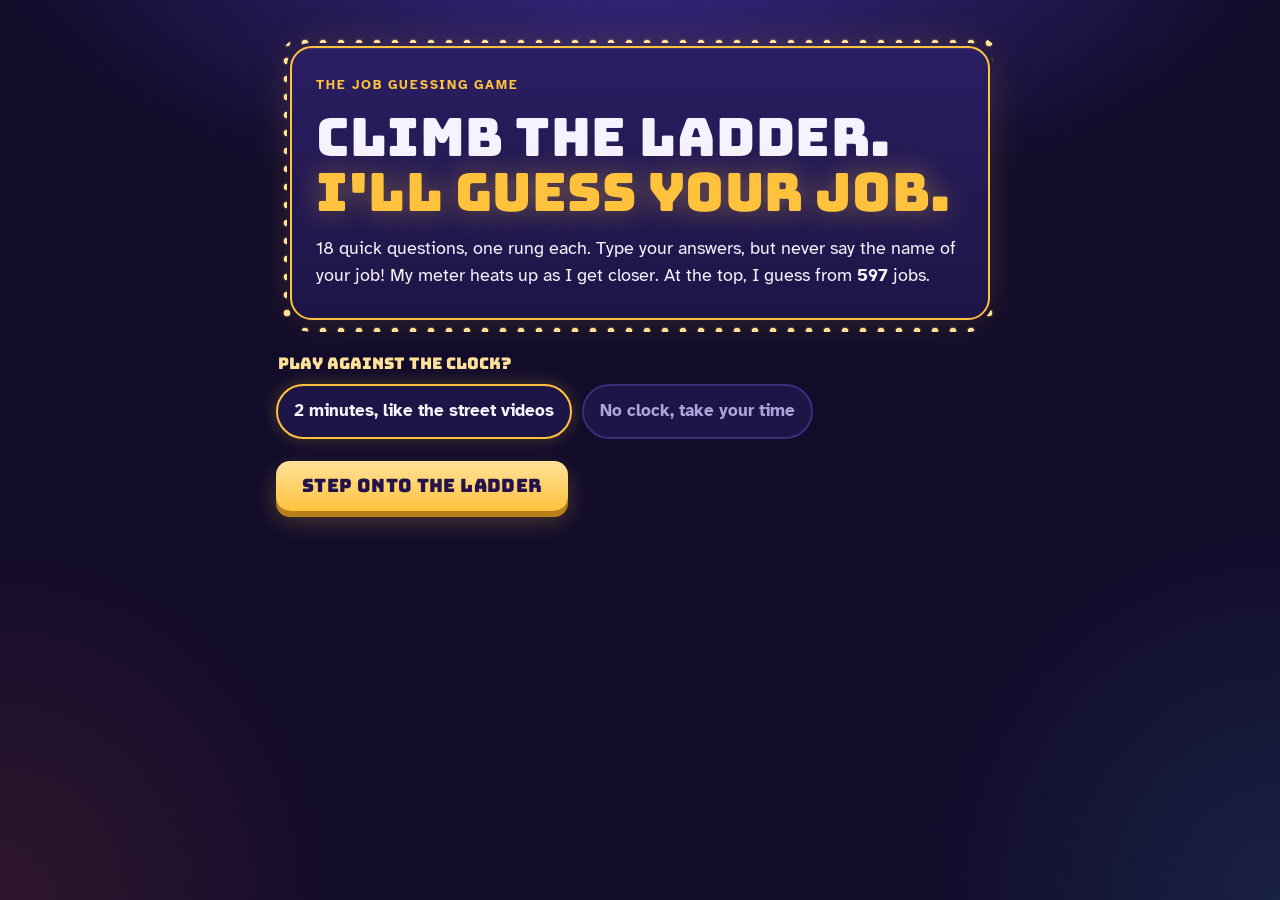
==== index.html @ 6ea6cbad "Game-show restyle, 50 hidden areas and smarter guessing - Splits the 20 areas into 50 finer hidden a" ====
<!doctype html>
<html lang="en">
<head>
<meta charset="utf-8">
<meta name="viewport" content="width=device-width, initial-scale=1, viewport-fit=cover">
<title>Future Map</title>
<link rel="preconnect" href="https://fonts.googleapis.com">
<link rel="preconnect" href="https://fonts.gstatic.com" crossorigin>
<link rel="stylesheet" href="https://fonts.googleapis.com/css2?family=Atkinson+Hyperlegible:wght@400;700&family=Bungee&display=swap">
<link rel="stylesheet" href="style.css">
</head>
<body>
<canvas id="confetti" hidden></canvas>

<main class="stage">
  <!-- START -->
  <section id="start" class="screen">
    <div class="marquee">
      <p class="eyebrow">The job guessing game</p>
      <h1>Climb the ladder.<br><span class="hl">I'll guess your job.</span></h1>
      <p class="lead">18 quick questions, one rung each. Type your answers, but never say the name of your job! My meter heats up as I get closer. At the top, I guess from <strong id="jobTotal">590</strong> jobs.</p>
    </div>

    <fieldset class="clock-pick">
      <legend>Play against the clock?</legend>
      <label><input type="radio" name="clock" value="120" checked> <span>2 minutes, like the street videos</span></label>
      <label><input type="radio" name="clock" value="0"> <span>No clock, take your time</span></label>
    </fieldset>

    <button class="btn btn-go" id="startBtn" type="button">Step onto the ladder</button>
  </section>

  <!-- QUIZ -->
  <section id="quiz" class="screen" hidden>
    <div class="quiz-top">
      <div class="quiz-top-left">
        <span id="qCount" class="q-count">Rung 1 of 18</span>
        <div class="ladder" id="ladder" aria-hidden="true"></div>
      </div>
      <div class="clock" id="clock" hidden>
        <svg viewBox="0 0 80 80" aria-hidden="true">
          <circle class="clock-track" cx="40" cy="40" r="34"></circle>
          <circle class="clock-ring" id="clockRing" cx="40" cy="40" r="34"></circle>
        </svg>
        <span id="clockText" class="clock-text">2:00</span>
      </div>
    </div>

    <div class="heat" id="heat" aria-live="polite">
      <span class="heat-icon" id="heatIcon">🧊</span>
      <div class="heat-track"><div class="heat-cover" id="heatCover"></div></div>
      <span class="heat-label" id="heatLabel">Ice cold</span>
    </div>

    <p class="host" id="host" hidden></p>

    <div class="marquee q-card" id="qCard">
      <h2 id="qText" class="q-text"></h2>
      <form class="answer-form" id="answerForm">
        <label for="answer" class="sr-only">Your answer</label>
        <textarea id="answer" rows="2" maxlength="400" autocomplete="off" spellcheck="true"></textarea>
        <div class="quiz-nav">
          <button class="btn btn-quiet" id="backBtn" type="button">← Back</button>
          <span class="nav-right">
            <button class="btn btn-quiet" id="skipBtn" type="button">Skip</button>
            <button class="btn btn-go btn-next" id="nextBtn" type="submit">Next</button>
          </span>
        </div>
      </form>
    </div>
    <p class="key-hint">Enter to answer · Shift + Enter for a new line</p>
  </section>

  <!-- DRUMROLL -->
  <section id="drumroll" class="screen drumroll" hidden>
    <p class="drum-text">Your job is…</p>
    <p class="drum-sticks" aria-hidden="true">🥁</p>
  </section>

  <!-- RESULTS -->
  <section id="results" class="screen" hidden>
    <div class="marquee reveal" id="reveal">
      <p class="eyebrow time-up" id="timeUp" hidden>⏰ Time's up!</p>
      <p class="eyebrow" id="guessCount">My guess is…</p>
      <h1 id="guessName" class="guess-name"></h1>
      <p class="guess-desc" id="guessDesc"></p>
      <p class="guess-why" id="guessWhy"></p>
      <div class="guess-actions" id="guessAsk">
        <span class="ask">Did I get it?</span>
        <button class="btn btn-go" id="yesBtn" type="button">Yes!</button>
        <button class="btn btn-ghost" id="noBtn" type="button">No, guess again</button>
      </div>
      <p class="guess-done" id="guessDone" hidden></p>
    </div>

    <h2>My shortlist</h2>
    <ol class="top-jobs" id="topJobs"></ol>

    <h2>Stumped me? Find your job</h2>
    <input type="search" id="jobSearch" class="search" placeholder="Search jobs, like 'nurse' or 'pilot'">
    <p class="muted small" id="jobCount"></p>
    <ul class="job-list" id="allJobs"></ul>
    <button class="btn btn-quiet" id="moreJobs" type="button" hidden>Show more jobs</button>

    <button class="btn btn-go" id="retakeBtn" type="button">Play again</button>
  </section>
</main>

<script src="data.js"></script>
<script src="jobs.js"></script>
<script src="words.js"></script>
<script src="engine.js"></script>
<script src="app.js"></script>
</body>
</html>
---- style.css ----
/* Future Map — a game-show stage: marquee lights, a ladder, a heat meter.
   One deliberate dark look, so colors are set once here. */
:root {
  color-scheme: dark;
  --stage: #120C2B;
  --stage-glow: #3B2A8A;
  --card: #1D1545;
  --card-top: #2A1E62;
  --line: #3A2E78;
  --ink: #F6F2FF;
  --muted: #ADA3DA;
  --gold: #FFC23D;
  --gold-soft: #FFE29A;
  --gold-deep: #B9801A;
  --hot: #FF5A36;
  --warm: #B48CFF;
  --cold: #49B8FF;
  --win: #5BE3A0;
  --display: "Bungee", "Impact", "Arial Black", system-ui, sans-serif;
  --body: "Atkinson Hyperlegible", "Segoe UI", system-ui, -apple-system, sans-serif;
}

* { box-sizing: border-box; }
[hidden] { display: none !important; }
html { -webkit-text-size-adjust: 100%; }
body {
  margin: 0; min-height: 100vh;
  font: 17px/1.55 var(--body); color: var(--ink);
  background:
    radial-gradient(ellipse 70% 45% at 50% -8%, var(--stage-glow) 0%, transparent 72%),
    radial-gradient(ellipse 40% 60% at 0% 100%, rgba(255, 90, 54, .12) 0%, transparent 70%),
    radial-gradient(ellipse 40% 60% at 100% 100%, rgba(73, 184, 255, .12) 0%, transparent 70%),
    var(--stage);
  background-attachment: fixed;
}

.stage { max-width: 760px; margin: 0 auto; padding-inline: 16px; padding-block: 32px 72px; }
.screen { display: flex; flex-direction: column; gap: 22px; }

/* Type */
h1, h2 { font-family: var(--display); font-weight: 400; line-height: 1.05; margin: 0; text-wrap: balance; letter-spacing: .01em; }
h1 { font-size: clamp(2rem, 7vw, 3.3rem); }
h2 { font-size: 1.35rem; margin-top: 14px; color: var(--gold-soft); }
p { margin: 0; }
.hl { color: var(--gold); text-shadow: 0 0 28px rgba(255, 194, 61, .4); }
.eyebrow { font-size: .8rem; font-weight: 700; letter-spacing: .14em; text-transform: uppercase; color: var(--gold); }
.lead { font-size: 1.12rem; color: var(--ink); max-width: 60ch; }
.muted { color: var(--muted); }
.small { font-size: .9rem; }
.sr-only { position: absolute; width: 1px; height: 1px; overflow: hidden; clip: rect(0 0 0 0); white-space: nowrap; }

/* Marquee card: a gold frame with a ring of chasing bulbs around it. */
.marquee {
  position: relative; margin: 14px;
  background: linear-gradient(180deg, var(--card-top), var(--card));
  border: 2px solid var(--gold); border-radius: 22px;
  padding: 28px 24px; display: flex; flex-direction: column; gap: 14px;
  box-shadow: 0 0 40px rgba(255, 194, 61, .15), inset 0 1px 0 rgba(255, 255, 255, .08);
}
.marquee::before {
  content: ""; position: absolute; inset: -14px; border-radius: 32px; padding: 9px; pointer-events: none;
  background: radial-gradient(circle, var(--gold-soft) 0 3px, rgba(255, 194, 61, .25) 3.5px, transparent 5px) 0 0 / 18px 18px;
  -webkit-mask: linear-gradient(#000 0 0) content-box, linear-gradient(#000 0 0);
  -webkit-mask-composite: xor; mask-composite: exclude;
  animation: chase 1.4s linear infinite;
}
@keyframes chase { to { background-position: 18px 18px; } }

/* Buttons */
.btn {
  font: 700 1.05rem/1 var(--body); color: var(--ink); cursor: pointer;
  border: 0; border-radius: 14px; padding: 14px 22px; background: transparent;
}
.btn:focus-visible, textarea:focus-visible, .search:focus-visible, .clock-pick input:focus-visible + span {
  outline: 3px solid var(--cold); outline-offset: 3px;
}
.btn-go {
  align-self: flex-start;
  font: 400 1.15rem/1 var(--display); letter-spacing: .02em;
  background: linear-gradient(180deg, var(--gold-soft), var(--gold)); color: #24124A;
  box-shadow: 0 6px 0 var(--gold-deep), 0 10px 24px rgba(255, 194, 61, .25);
  padding: 16px 26px; transition: transform .1s, box-shadow .1s;
}
.btn-go:hover { transform: translateY(-2px); box-shadow: 0 8px 0 var(--gold-deep), 0 14px 28px rgba(255, 194, 61, .35); }
.btn-go:active { transform: translateY(5px); box-shadow: 0 1px 0 var(--gold-deep); }
.btn-quiet { color: var(--muted); padding: 10px 12px; }
.btn-quiet:hover { color: var(--ink); }
.btn-quiet:disabled { visibility: hidden; }
.btn-ghost { border: 2px solid var(--muted); color: var(--ink); }
.btn-ghost:hover { border-color: var(--ink); }

/* Start screen */
.clock-pick { border: 0; margin: 0; padding: 0; display: flex; flex-wrap: wrap; gap: 10px; }
.clock-pick legend { font: 400 1rem/1 var(--display); color: var(--gold-soft); margin-bottom: 12px; }
.clock-pick label { cursor: pointer; }
.clock-pick input { position: absolute; opacity: 0; }
.clock-pick span {
  display: inline-block; padding: 12px 16px; border-radius: 999px; font-weight: 700;
  border: 2px solid var(--line); background: var(--card); color: var(--muted);
}
.clock-pick input:checked + span { border-color: var(--gold); color: var(--ink); box-shadow: 0 0 18px rgba(255, 194, 61, .25); }

/* Quiz header: ladder and clock */
.quiz-top { display: flex; justify-content: space-between; align-items: center; gap: 16px; }
.quiz-top-left { flex: 1; min-width: 0; display: flex; flex-direction: column; gap: 8px; }
.q-count { font: 400 .95rem/1 var(--display); color: var(--gold-soft); letter-spacing: .04em; }
/* The ladder: two rails, one rung per question, lit as you climb. */
.ladder {
  display: grid; grid-template-columns: repeat(18, 1fr); gap: 5px;
  border-top: 4px solid #6B4A1F; border-bottom: 4px solid #6B4A1F; border-radius: 3px;
  padding-block: 6px;
}
.ladder span { height: 16px; border-radius: 3px; background: var(--line); transition: background .25s, box-shadow .25s; }
.ladder span.done { background: var(--gold); box-shadow: 0 0 8px rgba(255, 194, 61, .6); }
.ladder span.now { background: var(--ink); animation: blink 1s ease-in-out infinite; }
@keyframes blink { 50% { opacity: .35; } }

.clock { position: relative; width: 80px; height: 80px; flex: none; }
.clock svg { width: 100%; height: 100%; transform: rotate(-90deg); }
.clock-track { fill: none; stroke: var(--line); stroke-width: 7; }
.clock-ring { fill: none; stroke: var(--gold); stroke-width: 7; stroke-linecap: round; stroke-dasharray: 213.6; transition: stroke .3s; }
.clock-text { position: absolute; inset: 0; display: grid; place-items: center; font: 400 1.2rem/1 var(--display); font-variant-numeric: tabular-nums; }
.clock.low .clock-ring { stroke: var(--hot); }
.clock.low { animation: throb .8s ease-in-out infinite; }
@keyframes throb { 50% { transform: scale(1.08); } }

/* Heat meter: cold blue to hot red, revealed as the game gets closer. */
.heat { display: flex; align-items: center; gap: 12px; }
.heat-icon { font-size: 1.6rem; width: 2.4rem; text-align: center; }
.heat-track {
  position: relative; flex: 1; height: 18px; border-radius: 999px; overflow: hidden;
  background: linear-gradient(90deg, var(--cold), var(--warm) 50%, var(--hot));
  box-shadow: inset 0 0 0 2px rgba(255, 255, 255, .08);
}
.heat-cover { position: absolute; top: 0; right: 0; bottom: 0; width: 96%; background: #241A55; transition: width .6s cubic-bezier(.2, .9, .3, 1.2); }
.heat-label { font: 400 .9rem/1 var(--display); min-width: 7.5em; text-align: right; color: var(--gold-soft); }
.heat.blazing .heat-track { box-shadow: 0 0 22px rgba(255, 90, 54, .7); }
.heat.blazing .heat-icon { animation: flicker .5s ease-in-out infinite alternate; }
@keyframes flicker { to { transform: scale(1.18) rotate(-6deg); } }

.host {
  align-self: flex-start; max-width: 100%;
  background: var(--ink); color: #24124A; font-weight: 700;
  border-radius: 18px 18px 18px 4px; padding: 10px 16px;
}
.host::before { content: "🎤 "; }

/* Question card */
.q-card.pop { animation: pop .35s cubic-bezier(.2, .9, .3, 1.3); }
@keyframes pop { from { transform: scale(.96); opacity: .4; } }
.q-text { font-size: clamp(1.5rem, 5.4vw, 2.3rem); color: var(--ink); }
.answer-form { display: flex; flex-direction: column; gap: 12px; }
#answer {
  width: 100%; resize: vertical; min-height: 90px;
  font: 700 1.2rem/1.45 var(--body); color: var(--ink);
  background: var(--stage); border: 2px solid var(--line); border-radius: 14px; padding: 14px 16px;
}
#answer:focus { border-color: var(--gold); outline: none; box-shadow: 0 0 0 4px rgba(255, 194, 61, .18); }
#answer::placeholder { color: var(--muted); font-weight: 400; opacity: .75; }
.quiz-nav { display: flex; justify-content: space-between; align-items: center; gap: 8px; }
.nav-right { display: flex; gap: 6px; align-items: center; }
.btn-next { align-self: auto; padding: 13px 22px; font-size: 1rem; }
.key-hint { font-size: .85rem; color: var(--muted); text-align: center; }

/* Drumroll */
.drumroll { min-height: 60vh; align-items: center; justify-content: center; text-align: center; }
.drum-text { font: 400 clamp(2.2rem, 9vw, 4rem)/1 var(--display); color: var(--gold); text-shadow: 0 0 40px rgba(255, 194, 61, .5); animation: shake .12s linear infinite; }
.drum-sticks { font-size: 4rem; animation: bounce .25s ease-in-out infinite alternate; }
@keyframes shake { 25% { transform: translate(2px, -1px) rotate(.5deg); } 75% { transform: translate(-2px, 1px) rotate(-.5deg); } }
@keyframes bounce { to { transform: translateY(-14px) scale(1.06); } }

/* Reveal */
.reveal { text-align: left; }
.reveal.flip { animation: flip .6s cubic-bezier(.2, .9, .3, 1.2); }
@keyframes flip { from { transform: perspective(800px) rotateX(70deg); opacity: 0; } }
.guess-name { font-size: clamp(2.2rem, 9vw, 4rem); color: var(--gold); text-shadow: 0 0 30px rgba(255, 194, 61, .45); }
.guess-desc { font-size: 1.2rem; font-weight: 700; }
.guess-why { color: var(--muted); max-width: 62ch; }
.guess-why strong { color: var(--ink); }
.time-up { color: var(--hot); }
.guess-actions { display: flex; flex-wrap: wrap; gap: 12px; align-items: center; margin-top: 6px; }
.guess-actions .btn-go { align-self: auto; }
.ask { font: 400 1.05rem/1 var(--display); color: var(--gold-soft); }
.guess-done { font: 400 1.3rem/1.3 var(--display); color: var(--win); }

.top-jobs { list-style: none; margin: 0; padding: 0; display: grid; grid-template-columns: repeat(2, minmax(0, 1fr)); gap: 10px; }
.top-jobs li {
  display: grid; grid-template-columns: 2rem minmax(0, 1fr) auto; gap: 10px; align-items: center;
  background: var(--card); border: 1.5px solid var(--line); border-radius: 12px; padding: 10px 14px;
}
.top-jobs li:first-child { border-color: var(--gold); }
.tj-rank { font: 400 1.1rem/1 var(--display); color: var(--gold); text-align: center; }
.tj-name { font-weight: 700; }
.tj-pct, .jl-pct { font: 400 .95rem/1 var(--display); color: var(--gold-soft); font-variant-numeric: tabular-nums; }

.search {
  width: 100%; font: 1rem var(--body); color: var(--ink);
  background: var(--card); border: 2px solid var(--line); border-radius: 12px; padding: 12px 14px;
}
.job-list { list-style: none; margin: 0; padding: 0; background: var(--card); border: 1.5px solid var(--line); border-radius: 12px; }
.job-list li { display: grid; grid-template-columns: minmax(0, 1fr) auto; gap: 2px 14px; padding: 10px 14px; border-bottom: 1px solid var(--line); }
.job-list li:last-child { border-bottom: 0; }
.jl-name { font-weight: 700; }
.jl-desc { grid-column: 1 / -1; font-size: .9rem; color: var(--muted); }

#confetti { position: fixed; inset: 0; width: 100%; height: 100%; pointer-events: none; z-index: 10; }

@media (max-width: 560px) {
  .marquee { padding: 22px 18px; margin: 12px; }
  .top-jobs { grid-template-columns: 1fr; }
  .ladder { gap: 3px; }
  .clock { width: 66px; height: 66px; }
  .heat-label { min-width: 0; font-size: .8rem; }
}
@media (prefers-reduced-motion: reduce) {
  *, *::before, *::after { animation: none !important; transition: none !important; }
}
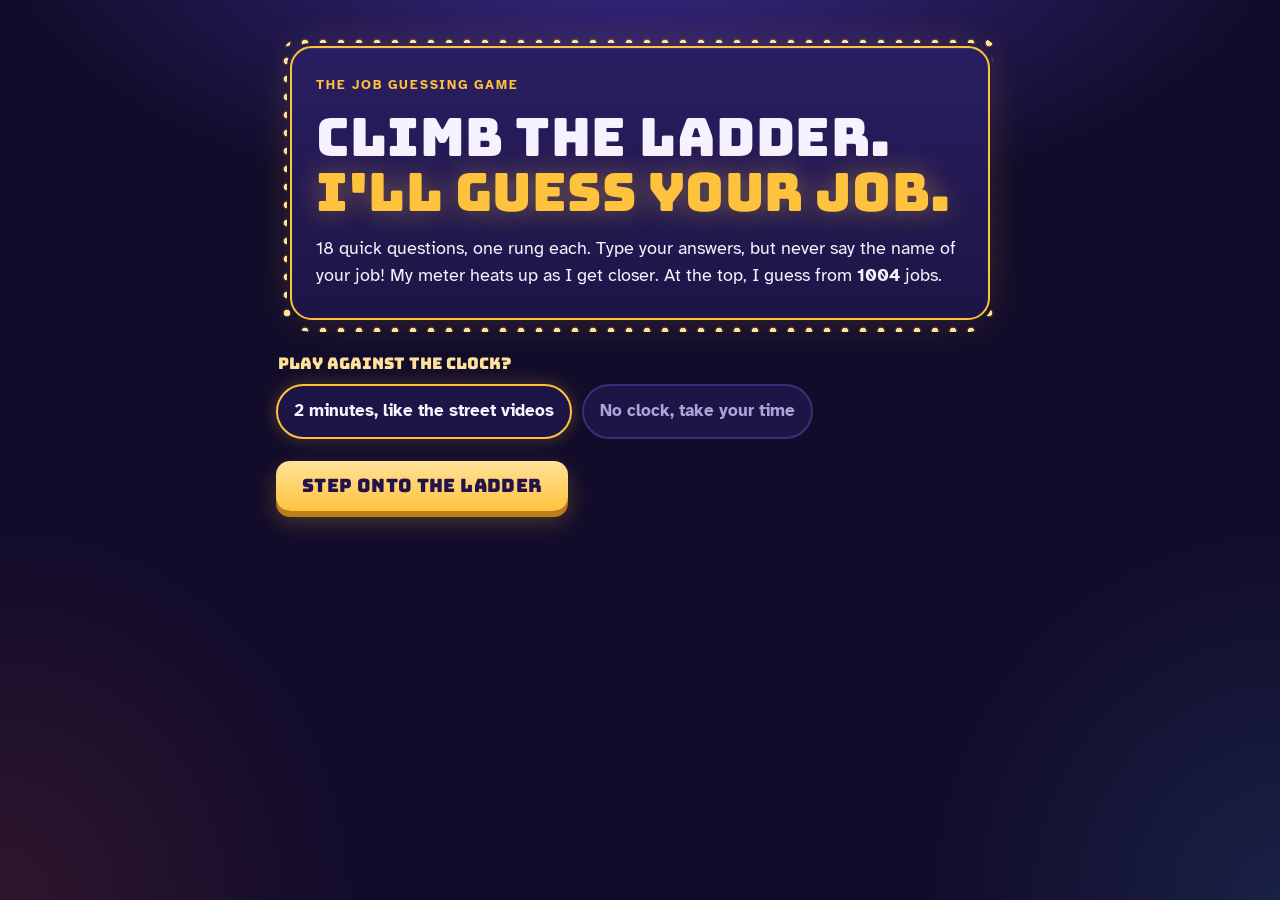
==== commit 5074d358: "Add 407 more jobs, including football manager and parkour Brings the game to 1,004 real jobs: sport " ====
--- a/index.html
+++ b/index.html
@@ -18,7 +18,7 @@
     <div class="marquee">
       <p class="eyebrow">The job guessing game</p>
       <h1>Climb the ladder.<br><span class="hl">I'll guess your job.</span></h1>
-      <p class="lead">18 quick questions, one rung each. Type your answers, but never say the name of your job! My meter heats up as I get closer. At the top, I guess from <strong id="jobTotal">590</strong> jobs.</p>
+      <p class="lead">18 quick questions, one rung each. Type your answers, but never say the name of your job! My meter heats up as I get closer. At the top, I guess from <strong id="jobTotal">1,000</strong> jobs.</p>
     </div>
 
     <fieldset class="clock-pick">
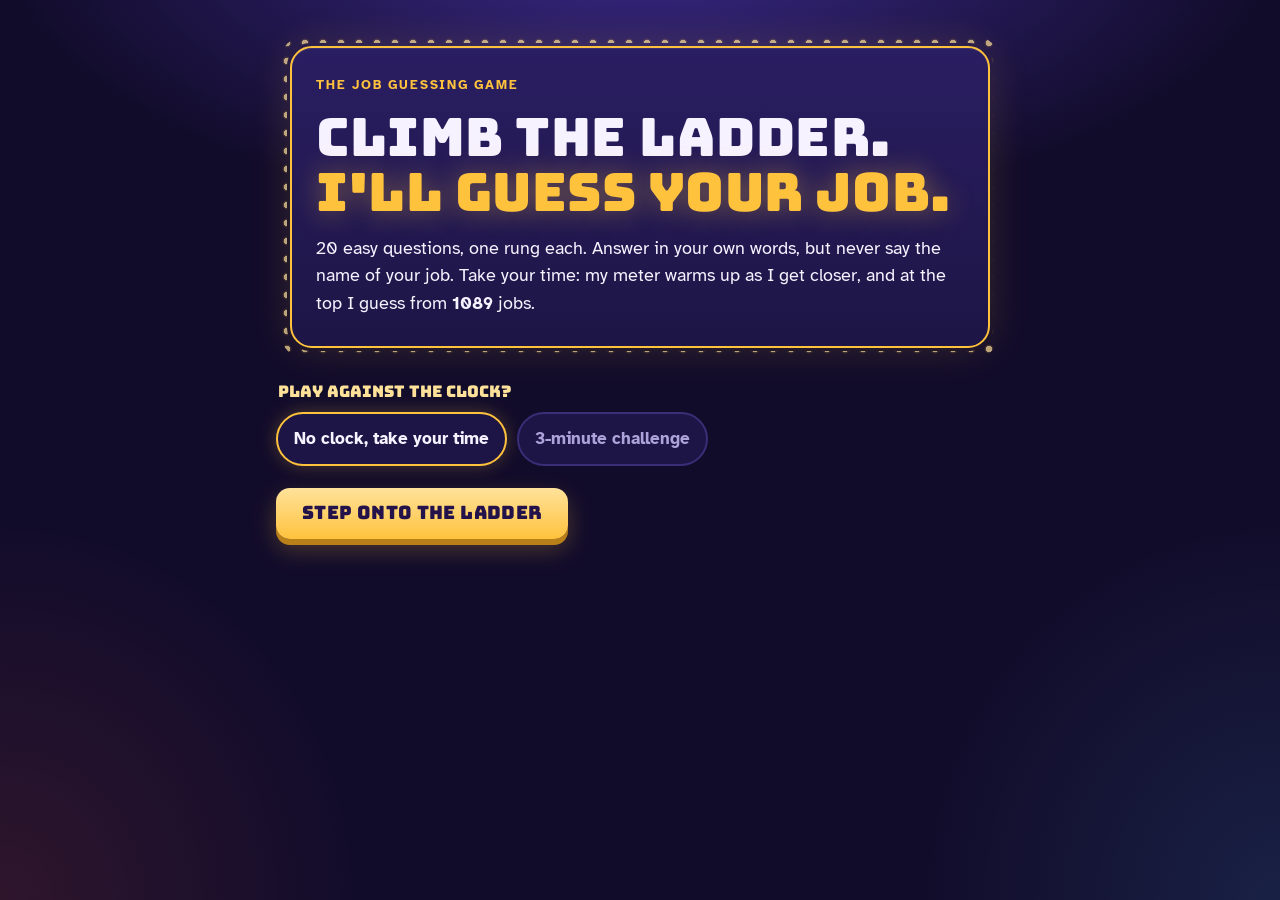
==== commit f7c3528a: "Full sport roles, 20 questions and a calmer feel - Basketball, American football, baseball, ice hock" ====
--- a/index.html
+++ b/index.html
@@ -18,13 +18,13 @@
     <div class="marquee">
       <p class="eyebrow">The job guessing game</p>
       <h1>Climb the ladder.<br><span class="hl">I'll guess your job.</span></h1>
-      <p class="lead">18 quick questions, one rung each. Type your answers, but never say the name of your job! My meter heats up as I get closer. At the top, I guess from <strong id="jobTotal">1,000</strong> jobs.</p>
+      <p class="lead">20 easy questions, one rung each. Answer in your own words, but never say the name of your job. Take your time: my meter warms up as I get closer, and at the top I guess from <strong id="jobTotal">1,000</strong> jobs.</p>
     </div>
 
     <fieldset class="clock-pick">
       <legend>Play against the clock?</legend>
-      <label><input type="radio" name="clock" value="120" checked> <span>2 minutes, like the street videos</span></label>
-      <label><input type="radio" name="clock" value="0"> <span>No clock, take your time</span></label>
+      <label><input type="radio" name="clock" value="0" checked> <span>No clock, take your time</span></label>
+      <label><input type="radio" name="clock" value="180"> <span>3-minute challenge</span></label>
     </fieldset>
 
     <button class="btn btn-go" id="startBtn" type="button">Step onto the ladder</button>
@@ -34,7 +34,7 @@
   <section id="quiz" class="screen" hidden>
     <div class="quiz-top">
       <div class="quiz-top-left">
-        <span id="qCount" class="q-count">Rung 1 of 18</span>
+        <span id="qCount" class="q-count">Rung 1 of 20</span>
         <div class="ladder" id="ladder" aria-hidden="true"></div>
       </div>
       <div class="clock" id="clock" hidden>
@@ -42,7 +42,7 @@
           <circle class="clock-track" cx="40" cy="40" r="34"></circle>
           <circle class="clock-ring" id="clockRing" cx="40" cy="40" r="34"></circle>
         </svg>
-        <span id="clockText" class="clock-text">2:00</span>
+        <span id="clockText" class="clock-text">3:00</span>
       </div>
     </div>
 
--- a/style.css
+++ b/style.css
@@ -1,4 +1,4 @@
-/* Future Map — a game-show stage: marquee lights, a ladder, a heat meter.
+/* Future Map — a calm game-show stage: soft marquee lights, a ladder, a heat meter.
    One deliberate dark look, so colors are set once here. */
 :root {
   color-scheme: dark;
@@ -62,9 +62,9 @@
   background: radial-gradient(circle, var(--gold-soft) 0 3px, rgba(255, 194, 61, .25) 3.5px, transparent 5px) 0 0 / 18px 18px;
   -webkit-mask: linear-gradient(#000 0 0) content-box, linear-gradient(#000 0 0);
   -webkit-mask-composite: xor; mask-composite: exclude;
-  animation: chase 1.4s linear infinite;
-}
-@keyframes chase { to { background-position: 18px 18px; } }
+  opacity: .7; animation: twinkle 6s ease-in-out infinite;
+}
+@keyframes twinkle { 50% { opacity: .35; background-position: 9px 9px; } }
 
 /* Buttons */
 .btn {
@@ -106,14 +106,13 @@
 .q-count { font: 400 .95rem/1 var(--display); color: var(--gold-soft); letter-spacing: .04em; }
 /* The ladder: two rails, one rung per question, lit as you climb. */
 .ladder {
-  display: grid; grid-template-columns: repeat(18, 1fr); gap: 5px;
+  display: grid; grid-template-columns: repeat(20, 1fr); gap: 5px;
   border-top: 4px solid #6B4A1F; border-bottom: 4px solid #6B4A1F; border-radius: 3px;
   padding-block: 6px;
 }
 .ladder span { height: 16px; border-radius: 3px; background: var(--line); transition: background .25s, box-shadow .25s; }
 .ladder span.done { background: var(--gold); box-shadow: 0 0 8px rgba(255, 194, 61, .6); }
-.ladder span.now { background: var(--ink); animation: blink 1s ease-in-out infinite; }
-@keyframes blink { 50% { opacity: .35; } }
+.ladder span.now { background: var(--ink); box-shadow: 0 0 10px rgba(246, 242, 255, .5); }
 
 .clock { position: relative; width: 80px; height: 80px; flex: none; }
 .clock svg { width: 100%; height: 100%; transform: rotate(-90deg); }
@@ -121,8 +120,6 @@
 .clock-ring { fill: none; stroke: var(--gold); stroke-width: 7; stroke-linecap: round; stroke-dasharray: 213.6; transition: stroke .3s; }
 .clock-text { position: absolute; inset: 0; display: grid; place-items: center; font: 400 1.2rem/1 var(--display); font-variant-numeric: tabular-nums; }
 .clock.low .clock-ring { stroke: var(--hot); }
-.clock.low { animation: throb .8s ease-in-out infinite; }
-@keyframes throb { 50% { transform: scale(1.08); } }
 
 /* Heat meter: cold blue to hot red, revealed as the game gets closer. */
 .heat { display: flex; align-items: center; gap: 12px; }
@@ -132,11 +129,11 @@
   background: linear-gradient(90deg, var(--cold), var(--warm) 50%, var(--hot));
   box-shadow: inset 0 0 0 2px rgba(255, 255, 255, .08);
 }
-.heat-cover { position: absolute; top: 0; right: 0; bottom: 0; width: 96%; background: #241A55; transition: width .6s cubic-bezier(.2, .9, .3, 1.2); }
+.heat-cover { position: absolute; top: 0; right: 0; bottom: 0; width: 96%; background: #241A55; transition: width 1.1s ease-out; }
 .heat-label { font: 400 .9rem/1 var(--display); min-width: 7.5em; text-align: right; color: var(--gold-soft); }
 .heat.blazing .heat-track { box-shadow: 0 0 22px rgba(255, 90, 54, .7); }
-.heat.blazing .heat-icon { animation: flicker .5s ease-in-out infinite alternate; }
-@keyframes flicker { to { transform: scale(1.18) rotate(-6deg); } }
+.heat.blazing .heat-icon { animation: sway 2.4s ease-in-out infinite; }
+@keyframes sway { 50% { transform: scale(1.08); } }
 
 .host {
   align-self: flex-start; max-width: 100%;
@@ -146,12 +143,14 @@
 .host::before { content: "🎤 "; }
 
 /* Question card */
-.q-card.pop { animation: pop .35s cubic-bezier(.2, .9, .3, 1.3); }
-@keyframes pop { from { transform: scale(.96); opacity: .4; } }
+.q-card.pop { animation: glide .5s ease-out; }
+@keyframes glide { from { transform: translateY(10px); opacity: 0; } }
+.host { animation: fade .6s ease-out; }
+@keyframes fade { from { opacity: 0; } }
 .q-text { font-size: clamp(1.5rem, 5.4vw, 2.3rem); color: var(--ink); }
 .answer-form { display: flex; flex-direction: column; gap: 12px; }
 #answer {
-  width: 100%; resize: vertical; min-height: 90px;
+  width: 100%; resize: vertical; min-height: 116px;
   font: 700 1.2rem/1.45 var(--body); color: var(--ink);
   background: var(--stage); border: 2px solid var(--line); border-radius: 14px; padding: 14px 16px;
 }
@@ -164,15 +163,15 @@
 
 /* Drumroll */
 .drumroll { min-height: 60vh; align-items: center; justify-content: center; text-align: center; }
-.drum-text { font: 400 clamp(2.2rem, 9vw, 4rem)/1 var(--display); color: var(--gold); text-shadow: 0 0 40px rgba(255, 194, 61, .5); animation: shake .12s linear infinite; }
-.drum-sticks { font-size: 4rem; animation: bounce .25s ease-in-out infinite alternate; }
-@keyframes shake { 25% { transform: translate(2px, -1px) rotate(.5deg); } 75% { transform: translate(-2px, 1px) rotate(-.5deg); } }
-@keyframes bounce { to { transform: translateY(-14px) scale(1.06); } }
+.drum-text { font: 400 clamp(2.2rem, 9vw, 4rem)/1 var(--display); color: var(--gold); text-shadow: 0 0 40px rgba(255, 194, 61, .5); animation: glow 1.4s ease-in-out infinite; }
+.drum-sticks { font-size: 4rem; animation: bounce .7s ease-in-out infinite alternate; }
+@keyframes glow { 50% { opacity: .6; text-shadow: 0 0 60px rgba(255, 194, 61, .7); } }
+@keyframes bounce { to { transform: translateY(-8px); } }
 
 /* Reveal */
 .reveal { text-align: left; }
-.reveal.flip { animation: flip .6s cubic-bezier(.2, .9, .3, 1.2); }
-@keyframes flip { from { transform: perspective(800px) rotateX(70deg); opacity: 0; } }
+.reveal.flip { animation: rise .8s ease-out; }
+@keyframes rise { from { transform: translateY(16px); opacity: 0; } }
 .guess-name { font-size: clamp(2.2rem, 9vw, 4rem); color: var(--gold); text-shadow: 0 0 30px rgba(255, 194, 61, .45); }
 .guess-desc { font-size: 1.2rem; font-weight: 700; }
 .guess-why { color: var(--muted); max-width: 62ch; }
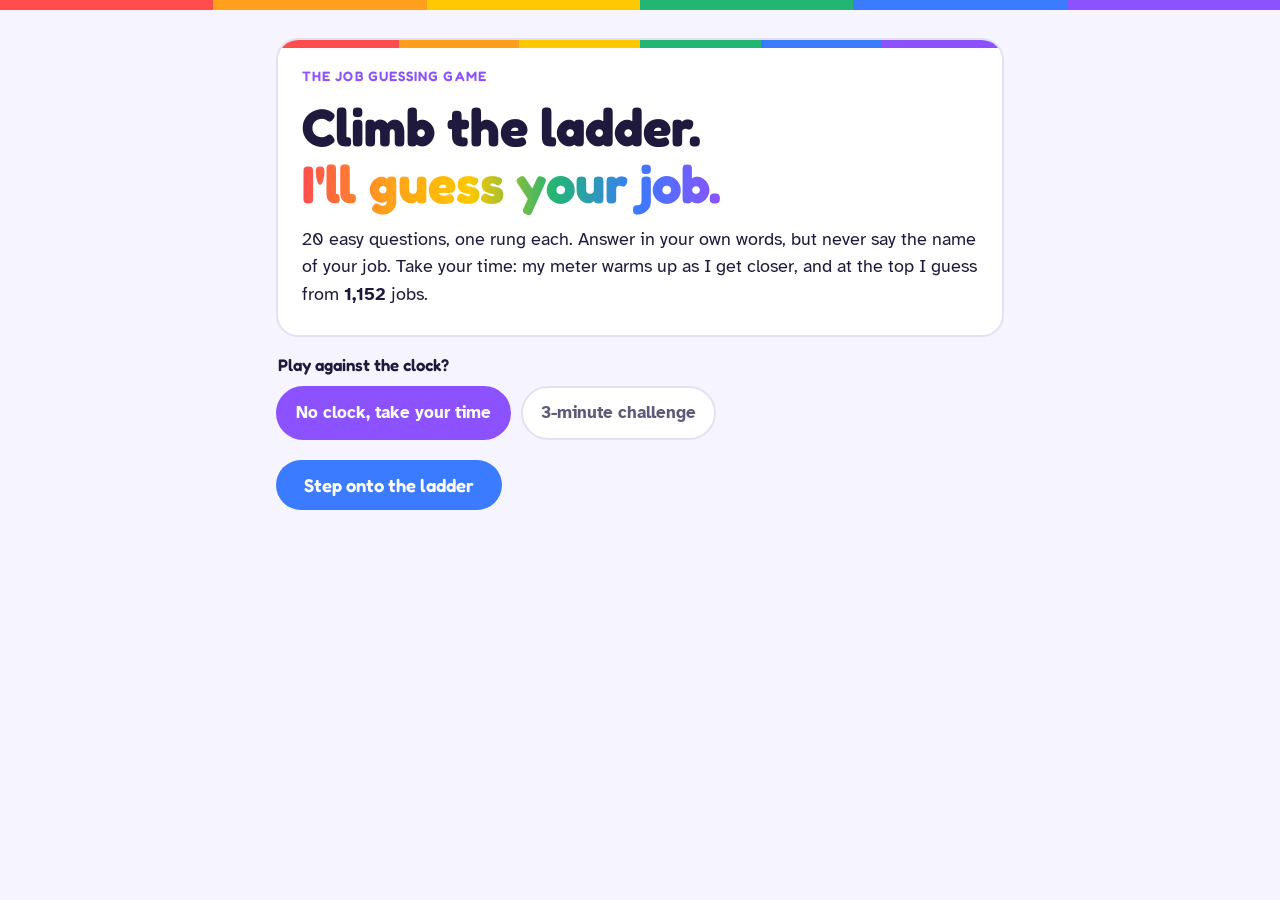
==== commit a3d2c7ec: "Add gaming and creator jobs, switch to a flat rainbow design - 63 new jobs: YouTubers by niche (gami" ====
--- a/index.html
+++ b/index.html
@@ -6,11 +6,12 @@
 <title>Future Map</title>
 <link rel="preconnect" href="https://fonts.googleapis.com">
 <link rel="preconnect" href="https://fonts.gstatic.com" crossorigin>
-<link rel="stylesheet" href="https://fonts.googleapis.com/css2?family=Atkinson+Hyperlegible:wght@400;700&family=Bungee&display=swap">
+<link rel="stylesheet" href="https://fonts.googleapis.com/css2?family=Atkinson+Hyperlegible:wght@400;700&family=Fredoka:wght@600;700&display=swap">
 <link rel="stylesheet" href="style.css">
 </head>
 <body>
 <canvas id="confetti" hidden></canvas>
+<div class="rainbow" aria-hidden="true"></div>
 
 <main class="stage">
   <!-- START -->
--- a/style.css
+++ b/style.css
@@ -1,202 +1,197 @@
-/* Future Map — a calm game-show stage: soft marquee lights, a ladder, a heat meter.
-   One deliberate dark look, so colors are set once here. */
+/* Future Map — a bright, flat rainbow look. No glow, no shine, no bulbs:
+   just solid colours, rainbow stripes and soft white cards.
+   One deliberate light look, so every colour is set here. */
 :root {
-  color-scheme: dark;
-  --stage: #120C2B;
-  --stage-glow: #3B2A8A;
-  --card: #1D1545;
-  --card-top: #2A1E62;
-  --line: #3A2E78;
-  --ink: #F6F2FF;
-  --muted: #ADA3DA;
-  --gold: #FFC23D;
-  --gold-soft: #FFE29A;
-  --gold-deep: #B9801A;
-  --hot: #FF5A36;
-  --warm: #B48CFF;
-  --cold: #49B8FF;
-  --win: #5BE3A0;
-  --display: "Bungee", "Impact", "Arial Black", system-ui, sans-serif;
+  color-scheme: light;
+  --bg: #F6F5FF;
+  --card: #FFFFFF;
+  --soft: #FAFAFF;
+  --line: #E3E0F4;
+  --ink: #1F1A3D;
+  --muted: #5E5A7A;
+  --red: #FF4D4D;
+  --orange: #FF9F1C;
+  --yellow: #FFC800;
+  --green: #22B573;
+  --blue: #3A7BFF;
+  --purple: #8C52FF;
+  --rainbow: linear-gradient(90deg, var(--red) 0 16.66%, var(--orange) 0 33.33%, var(--yellow) 0 50%, var(--green) 0 66.66%, var(--blue) 0 83.33%, var(--purple) 0);
+  --rainbow-smooth: linear-gradient(90deg, var(--red), var(--orange), var(--yellow), var(--green), var(--blue), var(--purple));
+  --display: "Fredoka", "Trebuchet MS", "Segoe UI", system-ui, sans-serif;
   --body: "Atkinson Hyperlegible", "Segoe UI", system-ui, -apple-system, sans-serif;
 }
 
 * { box-sizing: border-box; }
 [hidden] { display: none !important; }
 html { -webkit-text-size-adjust: 100%; }
-body {
-  margin: 0; min-height: 100vh;
-  font: 17px/1.55 var(--body); color: var(--ink);
-  background:
-    radial-gradient(ellipse 70% 45% at 50% -8%, var(--stage-glow) 0%, transparent 72%),
-    radial-gradient(ellipse 40% 60% at 0% 100%, rgba(255, 90, 54, .12) 0%, transparent 70%),
-    radial-gradient(ellipse 40% 60% at 100% 100%, rgba(73, 184, 255, .12) 0%, transparent 70%),
-    var(--stage);
-  background-attachment: fixed;
-}
-
-.stage { max-width: 760px; margin: 0 auto; padding-inline: 16px; padding-block: 32px 72px; }
-.screen { display: flex; flex-direction: column; gap: 22px; }
+body { margin: 0; min-height: 100vh; font: 17px/1.55 var(--body); color: var(--ink); background: var(--bg); }
+
+/* A flat rainbow stripe across the top of the page */
+.rainbow { height: 10px; background: var(--rainbow); }
+
+.stage { max-width: 760px; margin: 0 auto; padding-inline: 16px; padding-block: 28px 72px; }
+.screen { display: flex; flex-direction: column; gap: 20px; }
 
 /* Type */
-h1, h2 { font-family: var(--display); font-weight: 400; line-height: 1.05; margin: 0; text-wrap: balance; letter-spacing: .01em; }
-h1 { font-size: clamp(2rem, 7vw, 3.3rem); }
-h2 { font-size: 1.35rem; margin-top: 14px; color: var(--gold-soft); }
+h1, h2 { font-family: var(--display); font-weight: 700; line-height: 1.08; margin: 0; text-wrap: balance; }
+h1 { font-size: clamp(2.1rem, 7vw, 3.3rem); }
+h2 { font-size: 1.4rem; margin-top: 12px; }
 p { margin: 0; }
-.hl { color: var(--gold); text-shadow: 0 0 28px rgba(255, 194, 61, .4); }
-.eyebrow { font-size: .8rem; font-weight: 700; letter-spacing: .14em; text-transform: uppercase; color: var(--gold); }
-.lead { font-size: 1.12rem; color: var(--ink); max-width: 60ch; }
+.hl { background: var(--rainbow-smooth); -webkit-background-clip: text; background-clip: text; color: transparent; }
+.eyebrow { font: 600 .85rem/1 var(--display); letter-spacing: .08em; text-transform: uppercase; color: var(--purple); }
+.lead { font-size: 1.12rem; max-width: 60ch; }
 .muted { color: var(--muted); }
 .small { font-size: .9rem; }
 .sr-only { position: absolute; width: 1px; height: 1px; overflow: hidden; clip: rect(0 0 0 0); white-space: nowrap; }
 
-/* Marquee card: a gold frame with a ring of chasing bulbs around it. */
+/* Cards: plain white with a rainbow stripe along the top */
 .marquee {
-  position: relative; margin: 14px;
-  background: linear-gradient(180deg, var(--card-top), var(--card));
-  border: 2px solid var(--gold); border-radius: 22px;
-  padding: 28px 24px; display: flex; flex-direction: column; gap: 14px;
-  box-shadow: 0 0 40px rgba(255, 194, 61, .15), inset 0 1px 0 rgba(255, 255, 255, .08);
-}
-.marquee::before {
-  content: ""; position: absolute; inset: -14px; border-radius: 32px; padding: 9px; pointer-events: none;
-  background: radial-gradient(circle, var(--gold-soft) 0 3px, rgba(255, 194, 61, .25) 3.5px, transparent 5px) 0 0 / 18px 18px;
-  -webkit-mask: linear-gradient(#000 0 0) content-box, linear-gradient(#000 0 0);
-  -webkit-mask-composite: xor; mask-composite: exclude;
-  opacity: .7; animation: twinkle 6s ease-in-out infinite;
-}
-@keyframes twinkle { 50% { opacity: .35; background-position: 9px 9px; } }
-
-/* Buttons */
+  position: relative; overflow: hidden;
+  background: var(--card); border: 2px solid var(--line); border-radius: 22px;
+  padding: 30px 24px 26px; display: flex; flex-direction: column; gap: 14px;
+}
+.marquee::before { content: ""; position: absolute; inset: 0 0 auto 0; height: 8px; background: var(--rainbow); }
+
+/* Buttons: solid and flat */
 .btn {
-  font: 700 1.05rem/1 var(--body); color: var(--ink); cursor: pointer;
-  border: 0; border-radius: 14px; padding: 14px 22px; background: transparent;
+  font: 600 1.05rem/1 var(--display); color: var(--ink); cursor: pointer;
+  border: 0; border-radius: 999px; padding: 14px 22px; background: transparent;
 }
 .btn:focus-visible, textarea:focus-visible, .search:focus-visible, .clock-pick input:focus-visible + span {
-  outline: 3px solid var(--cold); outline-offset: 3px;
+  outline: 3px solid var(--purple); outline-offset: 3px;
 }
 .btn-go {
-  align-self: flex-start;
-  font: 400 1.15rem/1 var(--display); letter-spacing: .02em;
-  background: linear-gradient(180deg, var(--gold-soft), var(--gold)); color: #24124A;
-  box-shadow: 0 6px 0 var(--gold-deep), 0 10px 24px rgba(255, 194, 61, .25);
-  padding: 16px 26px; transition: transform .1s, box-shadow .1s;
-}
-.btn-go:hover { transform: translateY(-2px); box-shadow: 0 8px 0 var(--gold-deep), 0 14px 28px rgba(255, 194, 61, .35); }
-.btn-go:active { transform: translateY(5px); box-shadow: 0 1px 0 var(--gold-deep); }
+  align-self: flex-start; background: var(--blue); color: #fff;
+  font-size: 1.15rem; padding: 16px 28px; transition: background .2s, transform .1s;
+}
+.btn-go:hover { background: var(--purple); }
+.btn-go:active { transform: translateY(1px); }
 .btn-quiet { color: var(--muted); padding: 10px 12px; }
 .btn-quiet:hover { color: var(--ink); }
 .btn-quiet:disabled { visibility: hidden; }
-.btn-ghost { border: 2px solid var(--muted); color: var(--ink); }
+.btn-ghost { border: 2px solid var(--line); background: var(--card); }
 .btn-ghost:hover { border-color: var(--ink); }
 
 /* Start screen */
 .clock-pick { border: 0; margin: 0; padding: 0; display: flex; flex-wrap: wrap; gap: 10px; }
-.clock-pick legend { font: 400 1rem/1 var(--display); color: var(--gold-soft); margin-bottom: 12px; }
+.clock-pick legend { font: 600 1.05rem/1 var(--display); margin-bottom: 12px; }
 .clock-pick label { cursor: pointer; }
 .clock-pick input { position: absolute; opacity: 0; }
 .clock-pick span {
-  display: inline-block; padding: 12px 16px; border-radius: 999px; font-weight: 700;
+  display: inline-block; padding: 12px 18px; border-radius: 999px; font-weight: 700;
   border: 2px solid var(--line); background: var(--card); color: var(--muted);
 }
-.clock-pick input:checked + span { border-color: var(--gold); color: var(--ink); box-shadow: 0 0 18px rgba(255, 194, 61, .25); }
+.clock-pick input:checked + span { background: var(--purple); border-color: var(--purple); color: #fff; }
 
 /* Quiz header: ladder and clock */
 .quiz-top { display: flex; justify-content: space-between; align-items: center; gap: 16px; }
 .quiz-top-left { flex: 1; min-width: 0; display: flex; flex-direction: column; gap: 8px; }
-.q-count { font: 400 .95rem/1 var(--display); color: var(--gold-soft); letter-spacing: .04em; }
-/* The ladder: two rails, one rung per question, lit as you climb. */
-.ladder {
-  display: grid; grid-template-columns: repeat(20, 1fr); gap: 5px;
-  border-top: 4px solid #6B4A1F; border-bottom: 4px solid #6B4A1F; border-radius: 3px;
-  padding-block: 6px;
-}
-.ladder span { height: 16px; border-radius: 3px; background: var(--line); transition: background .25s, box-shadow .25s; }
-.ladder span.done { background: var(--gold); box-shadow: 0 0 8px rgba(255, 194, 61, .6); }
-.ladder span.now { background: var(--ink); box-shadow: 0 0 10px rgba(246, 242, 255, .5); }
-
-.clock { position: relative; width: 80px; height: 80px; flex: none; }
+.q-count { font: 600 1rem/1 var(--display); color: var(--muted); }
+/* The ladder: each finished rung fills in with the next rainbow colour. */
+.ladder { display: grid; grid-template-columns: repeat(20, 1fr); gap: 4px; }
+.ladder span { height: 14px; border-radius: 4px; background: var(--line); transition: background .4s; }
+.ladder span.now { background: var(--card); box-shadow: inset 0 0 0 2px var(--ink); }
+.ladder span.done:nth-child(6n + 1) { background: var(--red); }
+.ladder span.done:nth-child(6n + 2) { background: var(--orange); }
+.ladder span.done:nth-child(6n + 3) { background: var(--yellow); }
+.ladder span.done:nth-child(6n + 4) { background: var(--green); }
+.ladder span.done:nth-child(6n + 5) { background: var(--blue); }
+.ladder span.done:nth-child(6n) { background: var(--purple); }
+
+.clock { position: relative; width: 76px; height: 76px; flex: none; }
 .clock svg { width: 100%; height: 100%; transform: rotate(-90deg); }
 .clock-track { fill: none; stroke: var(--line); stroke-width: 7; }
-.clock-ring { fill: none; stroke: var(--gold); stroke-width: 7; stroke-linecap: round; stroke-dasharray: 213.6; transition: stroke .3s; }
-.clock-text { position: absolute; inset: 0; display: grid; place-items: center; font: 400 1.2rem/1 var(--display); font-variant-numeric: tabular-nums; }
-.clock.low .clock-ring { stroke: var(--hot); }
-
-/* Heat meter: cold blue to hot red, revealed as the game gets closer. */
+.clock-ring { fill: none; stroke: var(--blue); stroke-width: 7; stroke-linecap: round; stroke-dasharray: 213.6; transition: stroke .3s; }
+.clock-text { position: absolute; inset: 0; display: grid; place-items: center; font: 600 1.15rem/1 var(--display); font-variant-numeric: tabular-nums; }
+.clock.low .clock-ring { stroke: var(--red); }
+
+/* Heat meter: a rainbow track, revealed as the game gets closer */
 .heat { display: flex; align-items: center; gap: 12px; }
 .heat-icon { font-size: 1.6rem; width: 2.4rem; text-align: center; }
-.heat-track {
-  position: relative; flex: 1; height: 18px; border-radius: 999px; overflow: hidden;
-  background: linear-gradient(90deg, var(--cold), var(--warm) 50%, var(--hot));
-  box-shadow: inset 0 0 0 2px rgba(255, 255, 255, .08);
-}
-.heat-cover { position: absolute; top: 0; right: 0; bottom: 0; width: 96%; background: #241A55; transition: width 1.1s ease-out; }
-.heat-label { font: 400 .9rem/1 var(--display); min-width: 7.5em; text-align: right; color: var(--gold-soft); }
-.heat.blazing .heat-track { box-shadow: 0 0 22px rgba(255, 90, 54, .7); }
+.heat-track { position: relative; flex: 1; height: 16px; border-radius: 999px; overflow: hidden; background: linear-gradient(90deg, var(--blue), var(--green), var(--yellow), var(--orange), var(--red)); }
+.heat-cover { position: absolute; top: 0; right: 0; bottom: 0; width: 96%; background: var(--line); transition: width 1.1s ease-out; }
+.heat-label { font: 600 .95rem/1 var(--display); min-width: 7.5em; text-align: right; }
 .heat.blazing .heat-icon { animation: sway 2.4s ease-in-out infinite; }
 @keyframes sway { 50% { transform: scale(1.08); } }
 
+/* Host bubble: a soft pastel that changes colour each question */
 .host {
-  align-self: flex-start; max-width: 100%;
-  background: var(--ink); color: #24124A; font-weight: 700;
-  border-radius: 18px 18px 18px 4px; padding: 10px 16px;
+  align-self: flex-start; max-width: 100%; font-weight: 700;
+  border-radius: 18px 18px 18px 4px; padding: 10px 16px; background: #DCE8FF;
+  animation: fade .6s ease-out;
 }
 .host::before { content: "🎤 "; }
+.host.tone-0 { background: #FFE1E1; }
+.host.tone-1 { background: #FFEACC; }
+.host.tone-2 { background: #FFF2BF; }
+.host.tone-3 { background: #D3F3E3; }
+.host.tone-4 { background: #DCE8FF; }
+.host.tone-5 { background: #EBDFFF; }
+@keyframes fade { from { opacity: 0; } }
 
 /* Question card */
 .q-card.pop { animation: glide .5s ease-out; }
 @keyframes glide { from { transform: translateY(10px); opacity: 0; } }
-.host { animation: fade .6s ease-out; }
-@keyframes fade { from { opacity: 0; } }
-.q-text { font-size: clamp(1.5rem, 5.4vw, 2.3rem); color: var(--ink); }
+.q-text { font-size: clamp(1.6rem, 5.4vw, 2.3rem); }
 .answer-form { display: flex; flex-direction: column; gap: 12px; }
 #answer {
   width: 100%; resize: vertical; min-height: 116px;
   font: 700 1.2rem/1.45 var(--body); color: var(--ink);
-  background: var(--stage); border: 2px solid var(--line); border-radius: 14px; padding: 14px 16px;
-}
-#answer:focus { border-color: var(--gold); outline: none; box-shadow: 0 0 0 4px rgba(255, 194, 61, .18); }
-#answer::placeholder { color: var(--muted); font-weight: 400; opacity: .75; }
+  background: var(--soft); border: 2px solid var(--line); border-radius: 16px; padding: 14px 16px;
+}
+#answer:focus { border-color: var(--blue); outline: none; }
+#answer::placeholder { color: var(--muted); font-weight: 400; opacity: .8; }
 .quiz-nav { display: flex; justify-content: space-between; align-items: center; gap: 8px; }
 .nav-right { display: flex; gap: 6px; align-items: center; }
-.btn-next { align-self: auto; padding: 13px 22px; font-size: 1rem; }
+.btn-next { align-self: auto; padding: 13px 24px; font-size: 1.05rem; }
 .key-hint { font-size: .85rem; color: var(--muted); text-align: center; }
 
 /* Drumroll */
 .drumroll { min-height: 60vh; align-items: center; justify-content: center; text-align: center; }
-.drum-text { font: 400 clamp(2.2rem, 9vw, 4rem)/1 var(--display); color: var(--gold); text-shadow: 0 0 40px rgba(255, 194, 61, .5); animation: glow 1.4s ease-in-out infinite; }
+.drum-text {
+  font: 700 clamp(2.4rem, 9vw, 4rem)/1.1 var(--display);
+  background: var(--rainbow-smooth); -webkit-background-clip: text; background-clip: text; color: transparent;
+  animation: breathe 1.4s ease-in-out infinite;
+}
 .drum-sticks { font-size: 4rem; animation: bounce .7s ease-in-out infinite alternate; }
-@keyframes glow { 50% { opacity: .6; text-shadow: 0 0 60px rgba(255, 194, 61, .7); } }
+@keyframes breathe { 50% { transform: scale(1.04); } }
 @keyframes bounce { to { transform: translateY(-8px); } }
 
 /* Reveal */
-.reveal { text-align: left; }
 .reveal.flip { animation: rise .8s ease-out; }
 @keyframes rise { from { transform: translateY(16px); opacity: 0; } }
-.guess-name { font-size: clamp(2.2rem, 9vw, 4rem); color: var(--gold); text-shadow: 0 0 30px rgba(255, 194, 61, .45); }
+.guess-name { font-size: clamp(2.3rem, 9vw, 4rem); color: var(--purple); }
 .guess-desc { font-size: 1.2rem; font-weight: 700; }
 .guess-why { color: var(--muted); max-width: 62ch; }
 .guess-why strong { color: var(--ink); }
-.time-up { color: var(--hot); }
+.time-up { color: var(--red); }
 .guess-actions { display: flex; flex-wrap: wrap; gap: 12px; align-items: center; margin-top: 6px; }
-.guess-actions .btn-go { align-self: auto; }
-.ask { font: 400 1.05rem/1 var(--display); color: var(--gold-soft); }
-.guess-done { font: 400 1.3rem/1.3 var(--display); color: var(--win); }
-
+.guess-actions .btn-go { align-self: auto; background: var(--green); }
+.guess-actions .btn-go:hover { background: #1B9A61; }
+.ask { font: 600 1.1rem/1 var(--display); }
+.guess-done { font: 700 1.35rem/1.3 var(--display); color: var(--green); }
+
+/* Shortlist: each row gets a rainbow colour tab */
 .top-jobs { list-style: none; margin: 0; padding: 0; display: grid; grid-template-columns: repeat(2, minmax(0, 1fr)); gap: 10px; }
 .top-jobs li {
   display: grid; grid-template-columns: 2rem minmax(0, 1fr) auto; gap: 10px; align-items: center;
-  background: var(--card); border: 1.5px solid var(--line); border-radius: 12px; padding: 10px 14px;
-}
-.top-jobs li:first-child { border-color: var(--gold); }
-.tj-rank { font: 400 1.1rem/1 var(--display); color: var(--gold); text-align: center; }
+  background: var(--card); border: 2px solid var(--line); border-left-width: 8px; border-radius: 14px; padding: 10px 14px;
+}
+.top-jobs li:nth-child(6n + 1) { border-left-color: var(--red); }
+.top-jobs li:nth-child(6n + 2) { border-left-color: var(--orange); }
+.top-jobs li:nth-child(6n + 3) { border-left-color: var(--yellow); }
+.top-jobs li:nth-child(6n + 4) { border-left-color: var(--green); }
+.top-jobs li:nth-child(6n + 5) { border-left-color: var(--blue); }
+.top-jobs li:nth-child(6n) { border-left-color: var(--purple); }
+.tj-rank { font: 700 1.1rem/1 var(--display); color: var(--muted); text-align: center; }
 .tj-name { font-weight: 700; }
-.tj-pct, .jl-pct { font: 400 .95rem/1 var(--display); color: var(--gold-soft); font-variant-numeric: tabular-nums; }
+.tj-pct, .jl-pct { font: 600 .95rem/1 var(--display); color: var(--muted); font-variant-numeric: tabular-nums; }
 
 .search {
   width: 100%; font: 1rem var(--body); color: var(--ink);
-  background: var(--card); border: 2px solid var(--line); border-radius: 12px; padding: 12px 14px;
-}
-.job-list { list-style: none; margin: 0; padding: 0; background: var(--card); border: 1.5px solid var(--line); border-radius: 12px; }
+  background: var(--card); border: 2px solid var(--line); border-radius: 14px; padding: 12px 14px;
+}
+.job-list { list-style: none; margin: 0; padding: 0; background: var(--card); border: 2px solid var(--line); border-radius: 14px; }
 .job-list li { display: grid; grid-template-columns: minmax(0, 1fr) auto; gap: 2px 14px; padding: 10px 14px; border-bottom: 1px solid var(--line); }
 .job-list li:last-child { border-bottom: 0; }
 .jl-name { font-weight: 700; }
@@ -205,11 +200,11 @@
 #confetti { position: fixed; inset: 0; width: 100%; height: 100%; pointer-events: none; z-index: 10; }
 
 @media (max-width: 560px) {
-  .marquee { padding: 22px 18px; margin: 12px; }
+  .marquee { padding: 26px 18px 22px; }
   .top-jobs { grid-template-columns: 1fr; }
   .ladder { gap: 3px; }
-  .clock { width: 66px; height: 66px; }
-  .heat-label { min-width: 0; font-size: .8rem; }
+  .clock { width: 64px; height: 64px; }
+  .heat-label { min-width: 0; font-size: .85rem; }
 }
 @media (prefers-reduced-motion: reduce) {
   *, *::before, *::after { animation: none !important; transition: none !important; }
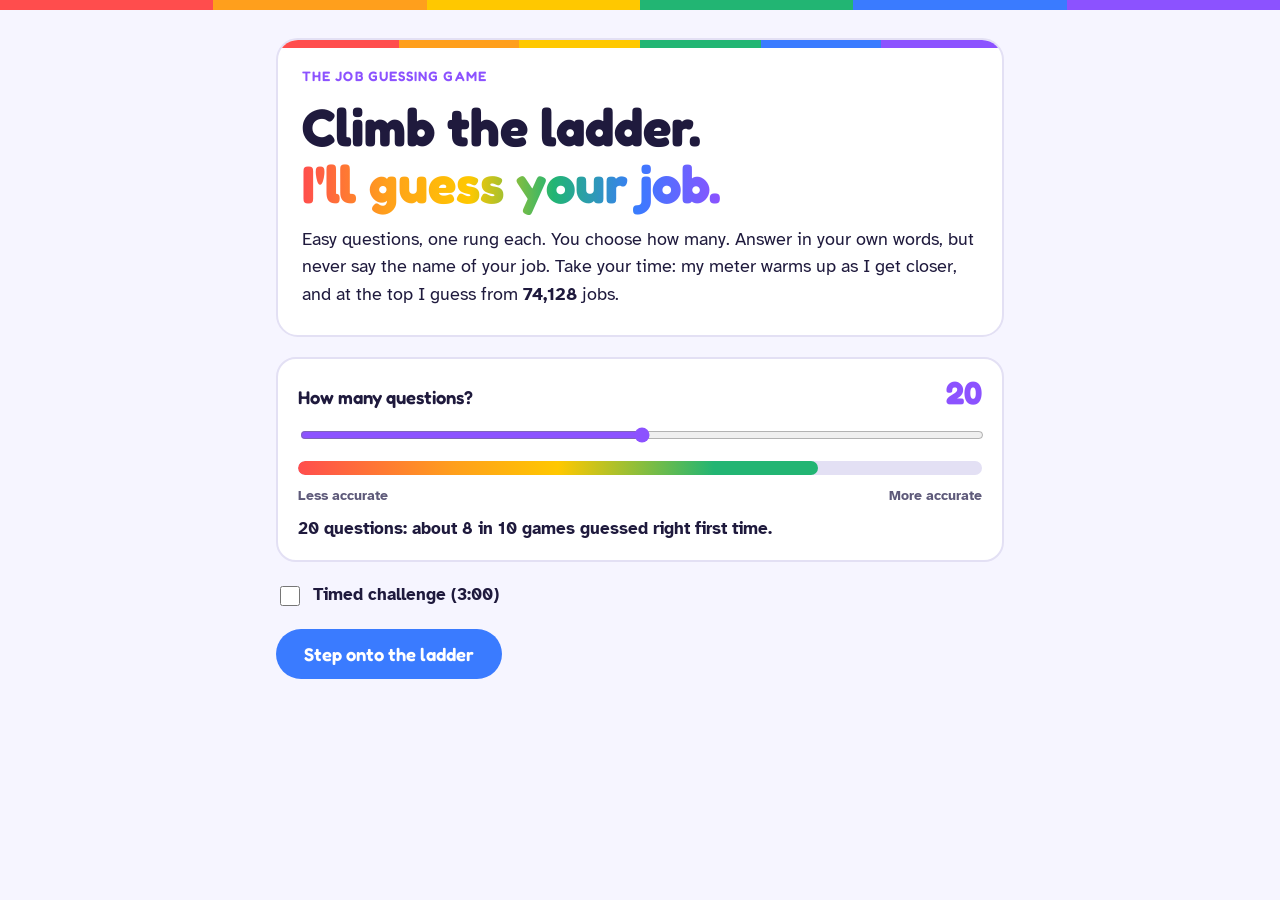
==== commit 064ecded: "Import 72,976 job titles and add a 5-35 question slider - source/all_jobs.csv (73,639 titles) is bui" ====
--- a/index.html
+++ b/index.html
@@ -19,14 +19,18 @@
     <div class="marquee">
       <p class="eyebrow">The job guessing game</p>
       <h1>Climb the ladder.<br><span class="hl">I'll guess your job.</span></h1>
-      <p class="lead">20 easy questions, one rung each. Answer in your own words, but never say the name of your job. Take your time: my meter warms up as I get closer, and at the top I guess from <strong id="jobTotal">1,000</strong> jobs.</p>
+      <p class="lead">Easy questions, one rung each. You choose how many. Answer in your own words, but never say the name of your job. Take your time: my meter warms up as I get closer, and at the top I guess from <strong id="jobTotal">1,000</strong> jobs.</p>
     </div>
 
-    <fieldset class="clock-pick">
-      <legend>Play against the clock?</legend>
-      <label><input type="radio" name="clock" value="0" checked> <span>No clock, take your time</span></label>
-      <label><input type="radio" name="clock" value="180"> <span>3-minute challenge</span></label>
-    </fieldset>
+    <div class="length-pick">
+      <label for="numQ" class="length-label">How many questions? <output id="numQOut" for="numQ">20</output></label>
+      <input type="range" id="numQ" min="5" max="35" step="1" value="20">
+      <div class="acc-meter" aria-hidden="true"><div class="acc-fill" id="accFill"></div></div>
+      <div class="acc-scale" aria-hidden="true"><span>Less accurate</span><span>More accurate</span></div>
+      <p class="acc-text" id="accText"></p>
+    </div>
+
+    <label class="timed"><input type="checkbox" id="timed"> <span id="timedLabel">Timed challenge</span></label>
 
     <button class="btn btn-go" id="startBtn" type="button">Step onto the ladder</button>
   </section>
@@ -35,7 +39,7 @@
   <section id="quiz" class="screen" hidden>
     <div class="quiz-top">
       <div class="quiz-top-left">
-        <span id="qCount" class="q-count">Rung 1 of 20</span>
+        <span id="qCount" class="q-count">Rung 1</span>
         <div class="ladder" id="ladder" aria-hidden="true"></div>
       </div>
       <div class="clock" id="clock" hidden>
@@ -109,6 +113,7 @@
 
 <script src="data.js"></script>
 <script src="jobs.js"></script>
+<script src="all-jobs.js"></script>
 <script src="words.js"></script>
 <script src="engine.js"></script>
 <script src="app.js"></script>
--- a/style.css
+++ b/style.css
@@ -83,12 +83,24 @@
 }
 .clock-pick input:checked + span { background: var(--purple); border-color: var(--purple); color: #fff; }
 
+/* Question-count slider and accuracy meter */
+.length-pick { background: var(--card); border: 2px solid var(--line); border-radius: 20px; padding: 18px 20px; display: flex; flex-direction: column; gap: 10px; }
+.length-label { font: 600 1.15rem/1.2 var(--display); display: flex; justify-content: space-between; align-items: baseline; gap: 12px; }
+.length-label output { font: 700 2rem/1 var(--display); color: var(--purple); font-variant-numeric: tabular-nums; }
+#numQ { width: 100%; accent-color: var(--purple); height: 28px; cursor: pointer; }
+.acc-meter { height: 14px; border-radius: 999px; background: var(--line); overflow: hidden; }
+.acc-fill { height: 100%; border-radius: 999px; background: linear-gradient(90deg, var(--red), var(--orange) 30%, var(--yellow) 50%, var(--green) 80%); background-size: 100% 100%; transition: width .3s; }
+.acc-scale { display: flex; justify-content: space-between; font-size: .85rem; color: var(--muted); font-weight: 700; }
+.acc-text { font-weight: 700; }
+.timed { display: inline-flex; align-items: center; gap: 10px; font-weight: 700; cursor: pointer; align-self: flex-start; }
+.timed input { width: 20px; height: 20px; accent-color: var(--purple); }
+
 /* Quiz header: ladder and clock */
 .quiz-top { display: flex; justify-content: space-between; align-items: center; gap: 16px; }
 .quiz-top-left { flex: 1; min-width: 0; display: flex; flex-direction: column; gap: 8px; }
 .q-count { font: 600 1rem/1 var(--display); color: var(--muted); }
 /* The ladder: each finished rung fills in with the next rainbow colour. */
-.ladder { display: grid; grid-template-columns: repeat(20, 1fr); gap: 4px; }
+.ladder { display: grid; grid-template-columns: repeat(20, 1fr); gap: 4px; } /* columns set per game in app.js */
 .ladder span { height: 14px; border-radius: 4px; background: var(--line); transition: background .4s; }
 .ladder span.now { background: var(--card); box-shadow: inset 0 0 0 2px var(--ink); }
 .ladder span.done:nth-child(6n + 1) { background: var(--red); }
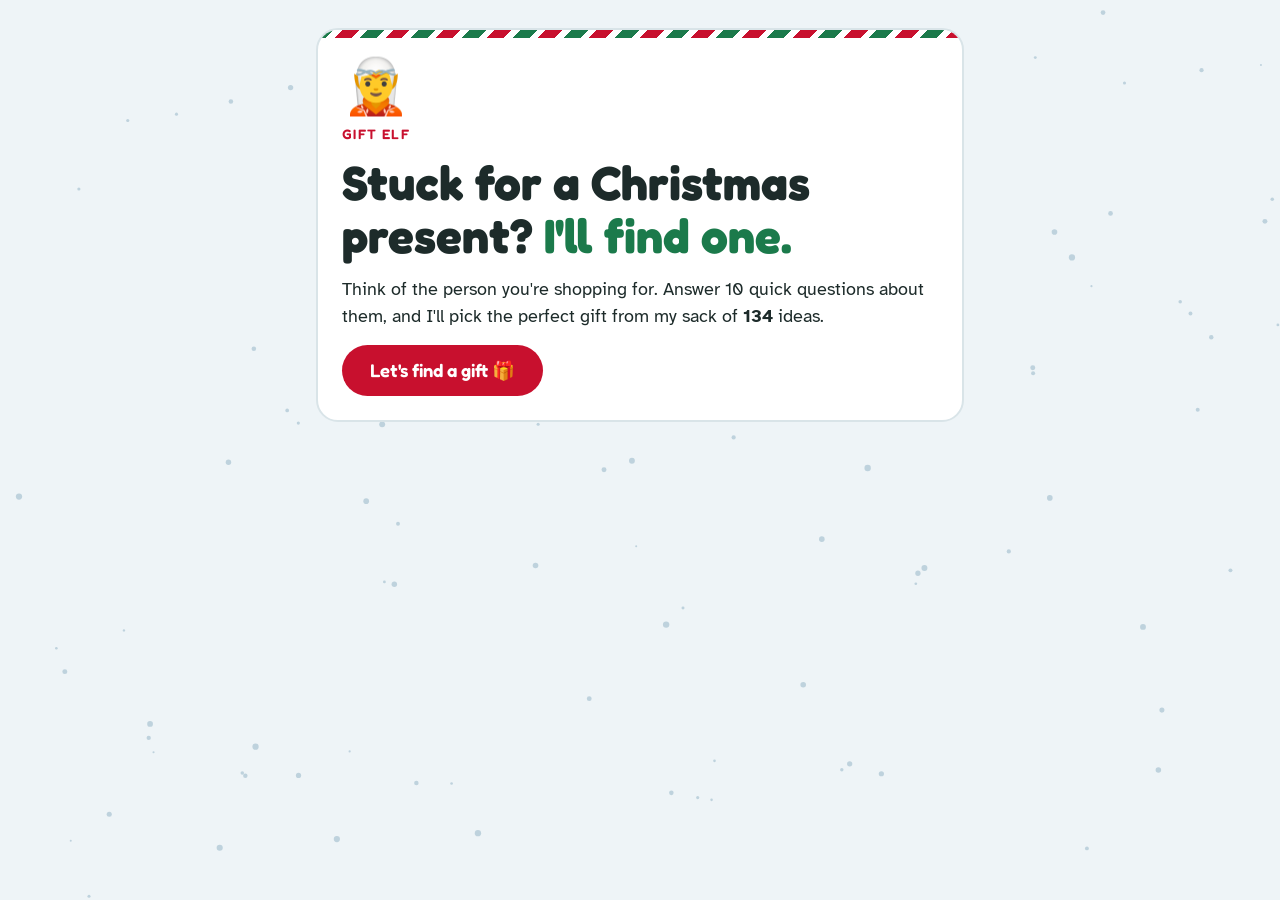
==== commit 8be60a4e: "Turn the project into Gift Elf, an Akinator-style Christmas gift finder Asks 10 Yes/Probably/Don't k" ====
--- a/index.html
+++ b/index.html
@@ -3,119 +3,85 @@
 <head>
 <meta charset="utf-8">
 <meta name="viewport" content="width=device-width, initial-scale=1, viewport-fit=cover">
-<title>Future Map</title>
+<title>Gift Elf</title>
 <link rel="preconnect" href="https://fonts.googleapis.com">
 <link rel="preconnect" href="https://fonts.gstatic.com" crossorigin>
 <link rel="stylesheet" href="https://fonts.googleapis.com/css2?family=Atkinson+Hyperlegible:wght@400;700&family=Fredoka:wght@600;700&display=swap">
 <link rel="stylesheet" href="style.css">
 </head>
 <body>
-<canvas id="confetti" hidden></canvas>
-<div class="rainbow" aria-hidden="true"></div>
+<canvas id="snow" aria-hidden="true"></canvas>
 
-<main class="stage">
+<main class="page">
   <!-- START -->
   <section id="start" class="screen">
-    <div class="marquee">
-      <p class="eyebrow">The job guessing game</p>
-      <h1>Climb the ladder.<br><span class="hl">I'll guess your job.</span></h1>
-      <p class="lead">Easy questions, one rung each. You choose how many. Answer in your own words, but never say the name of your job. Take your time: my meter warms up as I get closer, and at the top I guess from <strong id="jobTotal">1,000</strong> jobs.</p>
+    <div class="card hero">
+      <p class="elf-big" aria-hidden="true">🧝</p>
+      <p class="eyebrow">Gift Elf</p>
+      <h1>Stuck for a Christmas present? <span class="hl">I'll find one.</span></h1>
+      <p class="lead">Think of the person you're shopping for. Answer 10 quick questions about them, and I'll pick the perfect gift from my sack of <strong id="giftTotal">130</strong> ideas.</p>
+      <button class="btn btn-go" id="startBtn" type="button">Let's find a gift 🎁</button>
+    </div>
+  </section>
+
+  <!-- QUESTIONS -->
+  <section id="quiz" class="screen" hidden>
+    <div class="quiz-top">
+      <span class="q-count" id="qCount">Question 1 of 10</span>
+      <ol class="baubles" id="baubles" aria-hidden="true"></ol>
     </div>
 
-    <div class="length-pick">
-      <label for="numQ" class="length-label">How many questions? <output id="numQOut" for="numQ">20</output></label>
-      <input type="range" id="numQ" min="5" max="35" step="1" value="20">
-      <div class="acc-meter" aria-hidden="true"><div class="acc-fill" id="accFill"></div></div>
-      <div class="acc-scale" aria-hidden="true"><span>Less accurate</span><span>More accurate</span></div>
-      <p class="acc-text" id="accText"></p>
+    <div class="sure">
+      <span class="sure-label">How sure I am</span>
+      <div class="sure-track"><div class="sure-fill" id="sureFill"></div></div>
     </div>
 
-    <label class="timed"><input type="checkbox" id="timed"> <span id="timedLabel">Timed challenge</span></label>
+    <div class="elf-row">
+      <span class="elf" aria-hidden="true">🧝</span>
+      <p class="bubble" id="bubble">Let's get started!</p>
+    </div>
 
-    <button class="btn btn-go" id="startBtn" type="button">Step onto the ladder</button>
+    <div class="card q-card" id="qCard">
+      <h2 class="q-text" id="qText"></h2>
+      <div class="answers" id="answers">
+        <button class="ans ans-yes" type="button" data-a="yes"><kbd>1</kbd>Yes</button>
+        <button class="ans ans-prob" type="button" data-a="probably"><kbd>2</kbd>Probably</button>
+        <button class="ans ans-unsure" type="button" data-a="unsure"><kbd>3</kbd>Don't know</button>
+        <button class="ans ans-probnot" type="button" data-a="probablyNot"><kbd>4</kbd>Probably not</button>
+        <button class="ans ans-no" type="button" data-a="no"><kbd>5</kbd>No</button>
+      </div>
+      <button class="btn btn-quiet" id="backBtn" type="button">← Back</button>
+    </div>
   </section>
 
-  <!-- QUIZ -->
-  <section id="quiz" class="screen" hidden>
-    <div class="quiz-top">
-      <div class="quiz-top-left">
-        <span id="qCount" class="q-count">Rung 1</span>
-        <div class="ladder" id="ladder" aria-hidden="true"></div>
-      </div>
-      <div class="clock" id="clock" hidden>
-        <svg viewBox="0 0 80 80" aria-hidden="true">
-          <circle class="clock-track" cx="40" cy="40" r="34"></circle>
-          <circle class="clock-ring" id="clockRing" cx="40" cy="40" r="34"></circle>
-        </svg>
-        <span id="clockText" class="clock-text">3:00</span>
-      </div>
+  <!-- THINKING -->
+  <section id="thinking" class="screen thinking" hidden>
+    <p class="think-elf" aria-hidden="true">🧝</p>
+    <p class="think-text">Checking my list…</p>
+  </section>
+
+  <!-- RESULT -->
+  <section id="result" class="screen" hidden>
+    <div class="card gift-card" id="giftCard">
+      <p class="eyebrow">My top pick</p>
+      <p class="gift-emoji" id="giftEmoji"></p>
+      <h1 class="gift-name" id="giftName"></h1>
+      <p class="gift-why" id="giftWhy"></p>
+      <p class="gift-reasons" id="giftReasons"></p>
     </div>
 
-    <div class="heat" id="heat" aria-live="polite">
-      <span class="heat-icon" id="heatIcon">🧊</span>
-      <div class="heat-track"><div class="heat-cover" id="heatCover"></div></div>
-      <span class="heat-label" id="heatLabel">Ice cold</span>
+    <h2>More ideas they'd love</h2>
+    <ol class="more" id="more"></ol>
+
+    <div class="result-actions">
+      <button class="btn btn-go" id="moreQsBtn" type="button">Not quite? Ask me 5 more</button>
+      <button class="btn btn-ghost" id="againBtn" type="button">Find another gift</button>
     </div>
-
-    <p class="host" id="host" hidden></p>
-
-    <div class="marquee q-card" id="qCard">
-      <h2 id="qText" class="q-text"></h2>
-      <form class="answer-form" id="answerForm">
-        <label for="answer" class="sr-only">Your answer</label>
-        <textarea id="answer" rows="2" maxlength="400" autocomplete="off" spellcheck="true"></textarea>
-        <div class="quiz-nav">
-          <button class="btn btn-quiet" id="backBtn" type="button">← Back</button>
-          <span class="nav-right">
-            <button class="btn btn-quiet" id="skipBtn" type="button">Skip</button>
-            <button class="btn btn-go btn-next" id="nextBtn" type="submit">Next</button>
-          </span>
-        </div>
-      </form>
-    </div>
-    <p class="key-hint">Enter to answer · Shift + Enter for a new line</p>
-  </section>
-
-  <!-- DRUMROLL -->
-  <section id="drumroll" class="screen drumroll" hidden>
-    <p class="drum-text">Your job is…</p>
-    <p class="drum-sticks" aria-hidden="true">🥁</p>
-  </section>
-
-  <!-- RESULTS -->
-  <section id="results" class="screen" hidden>
-    <div class="marquee reveal" id="reveal">
-      <p class="eyebrow time-up" id="timeUp" hidden>⏰ Time's up!</p>
-      <p class="eyebrow" id="guessCount">My guess is…</p>
-      <h1 id="guessName" class="guess-name"></h1>
-      <p class="guess-desc" id="guessDesc"></p>
-      <p class="guess-why" id="guessWhy"></p>
-      <div class="guess-actions" id="guessAsk">
-        <span class="ask">Did I get it?</span>
-        <button class="btn btn-go" id="yesBtn" type="button">Yes!</button>
-        <button class="btn btn-ghost" id="noBtn" type="button">No, guess again</button>
-      </div>
-      <p class="guess-done" id="guessDone" hidden></p>
-    </div>
-
-    <h2>My shortlist</h2>
-    <ol class="top-jobs" id="topJobs"></ol>
-
-    <h2>Stumped me? Find your job</h2>
-    <input type="search" id="jobSearch" class="search" placeholder="Search jobs, like 'nurse' or 'pilot'">
-    <p class="muted small" id="jobCount"></p>
-    <ul class="job-list" id="allJobs"></ul>
-    <button class="btn btn-quiet" id="moreJobs" type="button" hidden>Show more jobs</button>
-
-    <button class="btn btn-go" id="retakeBtn" type="button">Play again</button>
   </section>
 </main>
 
-<script src="data.js"></script>
-<script src="jobs.js"></script>
-<script src="all-jobs.js"></script>
-<script src="words.js"></script>
-<script src="engine.js"></script>
+<script src="gifts.js"></script>
+<script src="gift-engine.js"></script>
 <script src="app.js"></script>
 </body>
 </html>
--- a/style.css
+++ b/style.css
@@ -1,22 +1,19 @@
-/* Future Map — a bright, flat rainbow look. No glow, no shine, no bulbs:
-   just solid colours, rainbow stripes and soft white cards.
-   One deliberate light look, so every colour is set here. */
+/* Gift Elf — a flat, snowy Christmas look: white cards, red, green and gold,
+   gentle snowfall. No shine or glow. One deliberate light look, so every
+   colour is set here. */
 :root {
   color-scheme: light;
-  --bg: #F6F5FF;
+  --snow: #EEF4F7;
   --card: #FFFFFF;
-  --soft: #FAFAFF;
-  --line: #E3E0F4;
-  --ink: #1F1A3D;
-  --muted: #5E5A7A;
-  --red: #FF4D4D;
-  --orange: #FF9F1C;
-  --yellow: #FFC800;
-  --green: #22B573;
-  --blue: #3A7BFF;
-  --purple: #8C52FF;
-  --rainbow: linear-gradient(90deg, var(--red) 0 16.66%, var(--orange) 0 33.33%, var(--yellow) 0 50%, var(--green) 0 66.66%, var(--blue) 0 83.33%, var(--purple) 0);
-  --rainbow-smooth: linear-gradient(90deg, var(--red), var(--orange), var(--yellow), var(--green), var(--blue), var(--purple));
+  --line: #D9E4E8;
+  --ink: #1D2B2A;
+  --muted: #566664;
+  --red: #C8102E;
+  --red-soft: #FBE3E7;
+  --green: #1B7A4B;
+  --green-soft: #DDF1E6;
+  --gold: #E0A228;
+  --gold-soft: #FCEFD2;
   --display: "Fredoka", "Trebuchet MS", "Segoe UI", system-ui, sans-serif;
   --body: "Atkinson Hyperlegible", "Segoe UI", system-ui, -apple-system, sans-serif;
 }
@@ -24,199 +21,122 @@
 * { box-sizing: border-box; }
 [hidden] { display: none !important; }
 html { -webkit-text-size-adjust: 100%; }
-body { margin: 0; min-height: 100vh; font: 17px/1.55 var(--body); color: var(--ink); background: var(--bg); }
+body { margin: 0; min-height: 100vh; font: 17px/1.55 var(--body); color: var(--ink); background: var(--snow); }
 
-/* A flat rainbow stripe across the top of the page */
-.rainbow { height: 10px; background: var(--rainbow); }
+#snow { position: fixed; inset: 0; width: 100%; height: 100%; pointer-events: none; z-index: 0; }
+.page { position: relative; z-index: 1; max-width: 680px; margin: 0 auto; padding-inline: 16px; padding-block: 28px 72px; }
+.screen { display: flex; flex-direction: column; gap: 18px; }
 
-.stage { max-width: 760px; margin: 0 auto; padding-inline: 16px; padding-block: 28px 72px; }
-.screen { display: flex; flex-direction: column; gap: 20px; }
+h1, h2 { font-family: var(--display); font-weight: 700; line-height: 1.1; margin: 0; text-wrap: balance; }
+h1 { font-size: clamp(2rem, 6.5vw, 3rem); }
+h2 { font-size: 1.4rem; margin-top: 8px; }
+p { margin: 0; }
+.eyebrow { font: 600 .85rem/1 var(--display); letter-spacing: .1em; text-transform: uppercase; color: var(--red); }
+.hl { color: var(--green); }
+.lead { font-size: 1.12rem; max-width: 58ch; }
 
-/* Type */
-h1, h2 { font-family: var(--display); font-weight: 700; line-height: 1.08; margin: 0; text-wrap: balance; }
-h1 { font-size: clamp(2.1rem, 7vw, 3.3rem); }
-h2 { font-size: 1.4rem; margin-top: 12px; }
-p { margin: 0; }
-.hl { background: var(--rainbow-smooth); -webkit-background-clip: text; background-clip: text; color: transparent; }
-.eyebrow { font: 600 .85rem/1 var(--display); letter-spacing: .08em; text-transform: uppercase; color: var(--purple); }
-.lead { font-size: 1.12rem; max-width: 60ch; }
-.muted { color: var(--muted); }
-.small { font-size: .9rem; }
-.sr-only { position: absolute; width: 1px; height: 1px; overflow: hidden; clip: rect(0 0 0 0); white-space: nowrap; }
-
-/* Cards: plain white with a rainbow stripe along the top */
-.marquee {
+/* Cards: white, with a red and green candy stripe along the top */
+.card {
   position: relative; overflow: hidden;
   background: var(--card); border: 2px solid var(--line); border-radius: 22px;
-  padding: 30px 24px 26px; display: flex; flex-direction: column; gap: 14px;
+  padding: 30px 24px 24px; display: flex; flex-direction: column; gap: 14px;
 }
-.marquee::before { content: ""; position: absolute; inset: 0 0 auto 0; height: 8px; background: var(--rainbow); }
+.card::before {
+  content: ""; position: absolute; inset: 0 0 auto 0; height: 8px;
+  background: repeating-linear-gradient(-45deg, var(--red) 0 12px, #fff 12px 18px, var(--green) 18px 30px, #fff 30px 36px);
+}
+.elf-big { font-size: 3.4rem; line-height: 1; }
 
-/* Buttons: solid and flat */
-.btn {
-  font: 600 1.05rem/1 var(--display); color: var(--ink); cursor: pointer;
-  border: 0; border-radius: 999px; padding: 14px 22px; background: transparent;
-}
-.btn:focus-visible, textarea:focus-visible, .search:focus-visible, .clock-pick input:focus-visible + span {
-  outline: 3px solid var(--purple); outline-offset: 3px;
-}
-.btn-go {
-  align-self: flex-start; background: var(--blue); color: #fff;
-  font-size: 1.15rem; padding: 16px 28px; transition: background .2s, transform .1s;
-}
-.btn-go:hover { background: var(--purple); }
-.btn-go:active { transform: translateY(1px); }
-.btn-quiet { color: var(--muted); padding: 10px 12px; }
+/* Buttons: flat and solid */
+.btn { font: 600 1.05rem/1 var(--display); color: var(--ink); cursor: pointer; border: 0; border-radius: 999px; padding: 14px 22px; background: transparent; }
+.btn:focus-visible, .ans:focus-visible { outline: 3px solid var(--gold); outline-offset: 3px; }
+.btn-go { align-self: flex-start; background: var(--red); color: #fff; font-size: 1.15rem; padding: 16px 28px; }
+.btn-go:hover { background: #A50D26; }
+.btn-ghost { background: var(--card); border: 2px solid var(--line); }
+.btn-ghost:hover { border-color: var(--ink); }
+.btn-quiet { align-self: flex-start; color: var(--muted); padding: 8px 4px; }
 .btn-quiet:hover { color: var(--ink); }
 .btn-quiet:disabled { visibility: hidden; }
-.btn-ghost { border: 2px solid var(--line); background: var(--card); }
-.btn-ghost:hover { border-color: var(--ink); }
 
-/* Start screen */
-.clock-pick { border: 0; margin: 0; padding: 0; display: flex; flex-wrap: wrap; gap: 10px; }
-.clock-pick legend { font: 600 1.05rem/1 var(--display); margin-bottom: 12px; }
-.clock-pick label { cursor: pointer; }
-.clock-pick input { position: absolute; opacity: 0; }
-.clock-pick span {
-  display: inline-block; padding: 12px 18px; border-radius: 999px; font-weight: 700;
-  border: 2px solid var(--line); background: var(--card); color: var(--muted);
+/* Progress: a string of baubles that fill in as you answer */
+.quiz-top { display: flex; flex-direction: column; gap: 6px; }
+.q-count { font: 600 1rem/1 var(--display); color: var(--muted); }
+.baubles {
+  list-style: none; margin: 0; padding: 10px 0 0; display: flex; justify-content: space-between; gap: 4px;
+  border-top: 2px dashed var(--gold);
 }
-.clock-pick input:checked + span { background: var(--purple); border-color: var(--purple); color: #fff; }
+.baubles li { flex: 1; max-width: 30px; aspect-ratio: 1; border-radius: 50%; background: var(--card); border: 2px solid var(--line); position: relative; margin-top: 6px; }
+.baubles li::before { content: ""; position: absolute; left: 50%; top: -8px; width: 2px; height: 8px; background: var(--gold); transform: translateX(-50%); }
+.baubles li.now { border-color: var(--ink); }
+.baubles li.done:nth-child(3n + 1) { background: var(--red); border-color: var(--red); }
+.baubles li.done:nth-child(3n + 2) { background: var(--green); border-color: var(--green); }
+.baubles li.done:nth-child(3n) { background: var(--gold); border-color: var(--gold); }
 
-/* Question-count slider and accuracy meter */
-.length-pick { background: var(--card); border: 2px solid var(--line); border-radius: 20px; padding: 18px 20px; display: flex; flex-direction: column; gap: 10px; }
-.length-label { font: 600 1.15rem/1.2 var(--display); display: flex; justify-content: space-between; align-items: baseline; gap: 12px; }
-.length-label output { font: 700 2rem/1 var(--display); color: var(--purple); font-variant-numeric: tabular-nums; }
-#numQ { width: 100%; accent-color: var(--purple); height: 28px; cursor: pointer; }
-.acc-meter { height: 14px; border-radius: 999px; background: var(--line); overflow: hidden; }
-.acc-fill { height: 100%; border-radius: 999px; background: linear-gradient(90deg, var(--red), var(--orange) 30%, var(--yellow) 50%, var(--green) 80%); background-size: 100% 100%; transition: width .3s; }
-.acc-scale { display: flex; justify-content: space-between; font-size: .85rem; color: var(--muted); font-weight: 700; }
-.acc-text { font-weight: 700; }
-.timed { display: inline-flex; align-items: center; gap: 10px; font-weight: 700; cursor: pointer; align-self: flex-start; }
-.timed input { width: 20px; height: 20px; accent-color: var(--purple); }
+/* "How sure I am": a candy-cane bar */
+.sure { display: flex; align-items: center; gap: 12px; }
+.sure-label { font: 600 .95rem/1 var(--display); white-space: nowrap; }
+.sure-track { flex: 1; height: 14px; border-radius: 999px; background: var(--line); overflow: hidden; }
+.sure-fill {
+  height: 100%; width: 6%; border-radius: 999px; transition: width .8s ease-out;
+  background: repeating-linear-gradient(-45deg, var(--red) 0 8px, #fff 8px 14px);
+}
 
-/* Quiz header: ladder and clock */
-.quiz-top { display: flex; justify-content: space-between; align-items: center; gap: 16px; }
-.quiz-top-left { flex: 1; min-width: 0; display: flex; flex-direction: column; gap: 8px; }
-.q-count { font: 600 1rem/1 var(--display); color: var(--muted); }
-/* The ladder: each finished rung fills in with the next rainbow colour. */
-.ladder { display: grid; grid-template-columns: repeat(20, 1fr); gap: 4px; } /* columns set per game in app.js */
-.ladder span { height: 14px; border-radius: 4px; background: var(--line); transition: background .4s; }
-.ladder span.now { background: var(--card); box-shadow: inset 0 0 0 2px var(--ink); }
-.ladder span.done:nth-child(6n + 1) { background: var(--red); }
-.ladder span.done:nth-child(6n + 2) { background: var(--orange); }
-.ladder span.done:nth-child(6n + 3) { background: var(--yellow); }
-.ladder span.done:nth-child(6n + 4) { background: var(--green); }
-.ladder span.done:nth-child(6n + 5) { background: var(--blue); }
-.ladder span.done:nth-child(6n) { background: var(--purple); }
+/* The elf and its speech bubble */
+.elf-row { display: flex; align-items: flex-end; gap: 10px; }
+.elf { font-size: 2.6rem; line-height: 1; }
+.bubble { background: var(--card); border: 2px solid var(--line); border-radius: 18px 18px 18px 4px; padding: 10px 16px; font-weight: 700; }
 
-.clock { position: relative; width: 76px; height: 76px; flex: none; }
-.clock svg { width: 100%; height: 100%; transform: rotate(-90deg); }
-.clock-track { fill: none; stroke: var(--line); stroke-width: 7; }
-.clock-ring { fill: none; stroke: var(--blue); stroke-width: 7; stroke-linecap: round; stroke-dasharray: 213.6; transition: stroke .3s; }
-.clock-text { position: absolute; inset: 0; display: grid; place-items: center; font: 600 1.15rem/1 var(--display); font-variant-numeric: tabular-nums; }
-.clock.low .clock-ring { stroke: var(--red); }
+/* Question card and answer buttons */
+.q-card.in { animation: glide .45s ease-out; }
+@keyframes glide { from { transform: translateY(10px); opacity: 0; } }
+.q-text { font-size: clamp(1.6rem, 5.5vw, 2.2rem); }
+.answers { display: flex; flex-direction: column; gap: 10px; }
+.ans {
+  display: flex; align-items: center; gap: 12px; width: 100%; text-align: left;
+  font: 600 1.15rem/1 var(--display); color: var(--ink); cursor: pointer;
+  border: 2px solid transparent; border-radius: 16px; padding: 15px 18px;
+  transition: transform .1s, border-color .15s;
+}
+.ans:hover { border-color: var(--ink); }
+.ans:active { transform: scale(.98); }
+.ans kbd { font: 700 .8rem/1 var(--body); min-width: 1.6em; text-align: center; padding: 4px 6px; border-radius: 6px; background: rgba(255, 255, 255, .7); color: var(--muted); }
+.ans-yes { background: var(--green); color: #fff; }
+.ans-prob { background: var(--green-soft); }
+.ans-unsure { background: #EEF1F2; }
+.ans-probnot { background: var(--red-soft); }
+.ans-no { background: var(--red); color: #fff; }
 
-/* Heat meter: a rainbow track, revealed as the game gets closer */
-.heat { display: flex; align-items: center; gap: 12px; }
-.heat-icon { font-size: 1.6rem; width: 2.4rem; text-align: center; }
-.heat-track { position: relative; flex: 1; height: 16px; border-radius: 999px; overflow: hidden; background: linear-gradient(90deg, var(--blue), var(--green), var(--yellow), var(--orange), var(--red)); }
-.heat-cover { position: absolute; top: 0; right: 0; bottom: 0; width: 96%; background: var(--line); transition: width 1.1s ease-out; }
-.heat-label { font: 600 .95rem/1 var(--display); min-width: 7.5em; text-align: right; }
-.heat.blazing .heat-icon { animation: sway 2.4s ease-in-out infinite; }
-@keyframes sway { 50% { transform: scale(1.08); } }
+/* Thinking pause */
+.thinking { min-height: 55vh; align-items: center; justify-content: center; text-align: center; }
+.think-elf { font-size: 4.5rem; animation: bob .8s ease-in-out infinite alternate; }
+.think-text { font: 700 1.8rem/1 var(--display); color: var(--green); }
+@keyframes bob { to { transform: translateY(-10px) rotate(-6deg); } }
 
-/* Host bubble: a soft pastel that changes colour each question */
-.host {
-  align-self: flex-start; max-width: 100%; font-weight: 700;
-  border-radius: 18px 18px 18px 4px; padding: 10px 16px; background: #DCE8FF;
-  animation: fade .6s ease-out;
+/* Result */
+.gift-card { align-items: center; text-align: center; }
+.gift-card.pop { animation: unwrap .7s ease-out; }
+@keyframes unwrap { from { transform: scale(.92); opacity: 0; } }
+.gift-emoji { font-size: 5rem; line-height: 1; }
+.gift-name { font-size: clamp(2rem, 7vw, 2.8rem); color: var(--red); }
+.gift-why { font-size: 1.15rem; font-weight: 700; }
+.gift-reasons { color: var(--muted); }
+
+.more { list-style: none; margin: 0; padding: 0; display: flex; flex-direction: column; gap: 10px; }
+.more li {
+  display: flex; gap: 14px; align-items: center;
+  background: var(--card); border: 2px solid var(--line); border-left: 8px solid var(--green); border-radius: 16px; padding: 12px 16px;
 }
-.host::before { content: "🎤 "; }
-.host.tone-0 { background: #FFE1E1; }
-.host.tone-1 { background: #FFEACC; }
-.host.tone-2 { background: #FFF2BF; }
-.host.tone-3 { background: #D3F3E3; }
-.host.tone-4 { background: #DCE8FF; }
-.host.tone-5 { background: #EBDFFF; }
-@keyframes fade { from { opacity: 0; } }
+.more li:nth-child(even) { border-left-color: var(--red); }
+.m-emoji { font-size: 2rem; line-height: 1; }
+.m-text { display: flex; flex-direction: column; }
+.m-text span { color: var(--muted); font-size: .95rem; }
+.result-actions { display: flex; flex-wrap: wrap; gap: 12px; margin-top: 6px; }
+.result-actions .btn-go { align-self: auto; background: var(--green); }
+.result-actions .btn-go:hover { background: #145E3A; }
 
-/* Question card */
-.q-card.pop { animation: glide .5s ease-out; }
-@keyframes glide { from { transform: translateY(10px); opacity: 0; } }
-.q-text { font-size: clamp(1.6rem, 5.4vw, 2.3rem); }
-.answer-form { display: flex; flex-direction: column; gap: 12px; }
-#answer {
-  width: 100%; resize: vertical; min-height: 116px;
-  font: 700 1.2rem/1.45 var(--body); color: var(--ink);
-  background: var(--soft); border: 2px solid var(--line); border-radius: 16px; padding: 14px 16px;
-}
-#answer:focus { border-color: var(--blue); outline: none; }
-#answer::placeholder { color: var(--muted); font-weight: 400; opacity: .8; }
-.quiz-nav { display: flex; justify-content: space-between; align-items: center; gap: 8px; }
-.nav-right { display: flex; gap: 6px; align-items: center; }
-.btn-next { align-self: auto; padding: 13px 24px; font-size: 1.05rem; }
-.key-hint { font-size: .85rem; color: var(--muted); text-align: center; }
-
-/* Drumroll */
-.drumroll { min-height: 60vh; align-items: center; justify-content: center; text-align: center; }
-.drum-text {
-  font: 700 clamp(2.4rem, 9vw, 4rem)/1.1 var(--display);
-  background: var(--rainbow-smooth); -webkit-background-clip: text; background-clip: text; color: transparent;
-  animation: breathe 1.4s ease-in-out infinite;
-}
-.drum-sticks { font-size: 4rem; animation: bounce .7s ease-in-out infinite alternate; }
-@keyframes breathe { 50% { transform: scale(1.04); } }
-@keyframes bounce { to { transform: translateY(-8px); } }
-
-/* Reveal */
-.reveal.flip { animation: rise .8s ease-out; }
-@keyframes rise { from { transform: translateY(16px); opacity: 0; } }
-.guess-name { font-size: clamp(2.3rem, 9vw, 4rem); color: var(--purple); }
-.guess-desc { font-size: 1.2rem; font-weight: 700; }
-.guess-why { color: var(--muted); max-width: 62ch; }
-.guess-why strong { color: var(--ink); }
-.time-up { color: var(--red); }
-.guess-actions { display: flex; flex-wrap: wrap; gap: 12px; align-items: center; margin-top: 6px; }
-.guess-actions .btn-go { align-self: auto; background: var(--green); }
-.guess-actions .btn-go:hover { background: #1B9A61; }
-.ask { font: 600 1.1rem/1 var(--display); }
-.guess-done { font: 700 1.35rem/1.3 var(--display); color: var(--green); }
-
-/* Shortlist: each row gets a rainbow colour tab */
-.top-jobs { list-style: none; margin: 0; padding: 0; display: grid; grid-template-columns: repeat(2, minmax(0, 1fr)); gap: 10px; }
-.top-jobs li {
-  display: grid; grid-template-columns: 2rem minmax(0, 1fr) auto; gap: 10px; align-items: center;
-  background: var(--card); border: 2px solid var(--line); border-left-width: 8px; border-radius: 14px; padding: 10px 14px;
-}
-.top-jobs li:nth-child(6n + 1) { border-left-color: var(--red); }
-.top-jobs li:nth-child(6n + 2) { border-left-color: var(--orange); }
-.top-jobs li:nth-child(6n + 3) { border-left-color: var(--yellow); }
-.top-jobs li:nth-child(6n + 4) { border-left-color: var(--green); }
-.top-jobs li:nth-child(6n + 5) { border-left-color: var(--blue); }
-.top-jobs li:nth-child(6n) { border-left-color: var(--purple); }
-.tj-rank { font: 700 1.1rem/1 var(--display); color: var(--muted); text-align: center; }
-.tj-name { font-weight: 700; }
-.tj-pct, .jl-pct { font: 600 .95rem/1 var(--display); color: var(--muted); font-variant-numeric: tabular-nums; }
-
-.search {
-  width: 100%; font: 1rem var(--body); color: var(--ink);
-  background: var(--card); border: 2px solid var(--line); border-radius: 14px; padding: 12px 14px;
-}
-.job-list { list-style: none; margin: 0; padding: 0; background: var(--card); border: 2px solid var(--line); border-radius: 14px; }
-.job-list li { display: grid; grid-template-columns: minmax(0, 1fr) auto; gap: 2px 14px; padding: 10px 14px; border-bottom: 1px solid var(--line); }
-.job-list li:last-child { border-bottom: 0; }
-.jl-name { font-weight: 700; }
-.jl-desc { grid-column: 1 / -1; font-size: .9rem; color: var(--muted); }
-
-#confetti { position: fixed; inset: 0; width: 100%; height: 100%; pointer-events: none; z-index: 10; }
-
-@media (max-width: 560px) {
-  .marquee { padding: 26px 18px 22px; }
-  .top-jobs { grid-template-columns: 1fr; }
-  .ladder { gap: 3px; }
-  .clock { width: 64px; height: 64px; }
-  .heat-label { min-width: 0; font-size: .85rem; }
+@media (max-width: 520px) {
+  .card { padding: 26px 18px 20px; }
+  .sure-label { font-size: .85rem; }
 }
 @media (prefers-reduced-motion: reduce) {
   *, *::before, *::after { animation: none !important; transition: none !important; }
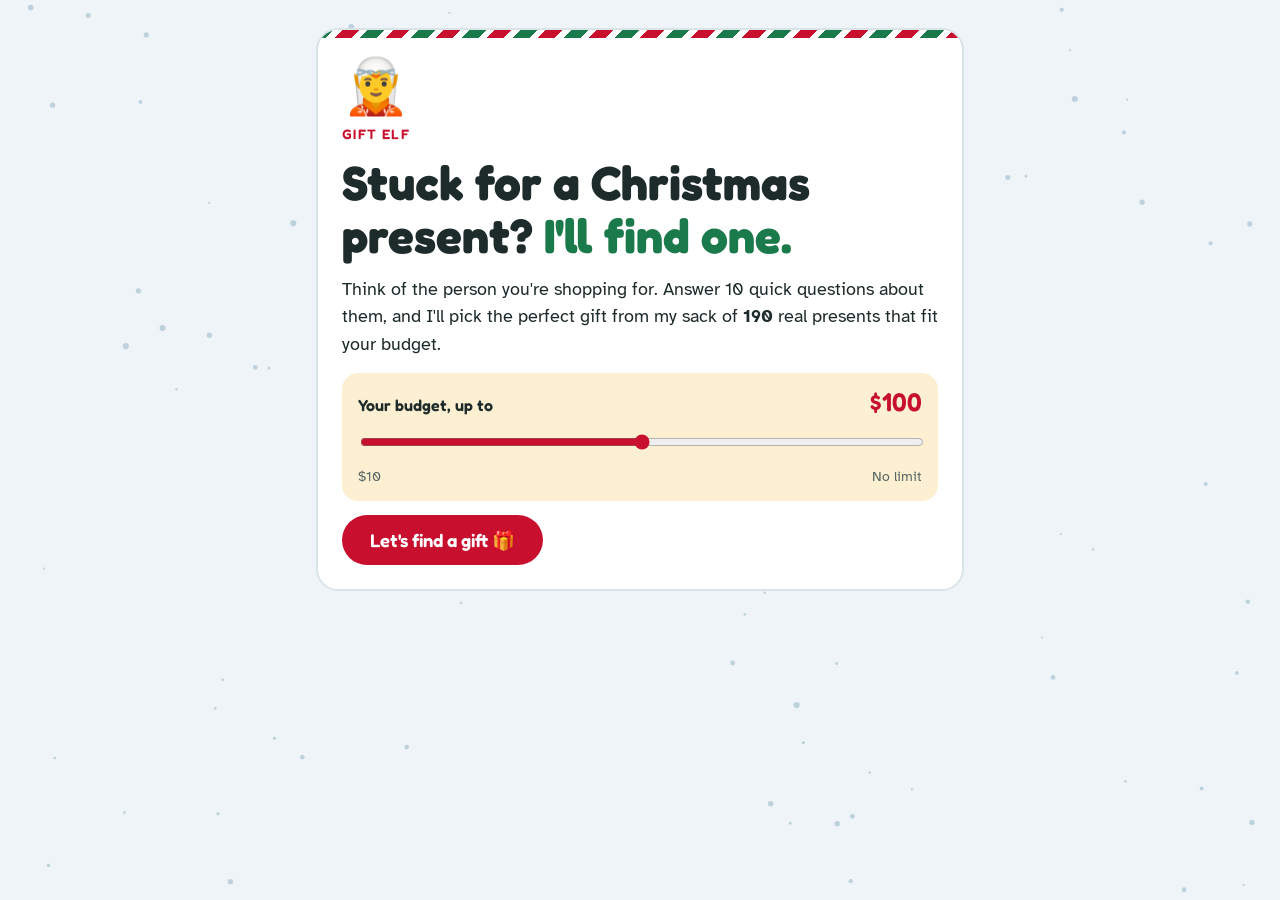
==== commit cbd772ff: "Gift Elf: 279 specific products with prices, budget slider, console and fandom questions Co-Authored" ====
--- a/index.html
+++ b/index.html
@@ -19,7 +19,12 @@
       <p class="elf-big" aria-hidden="true">🧝</p>
       <p class="eyebrow">Gift Elf</p>
       <h1>Stuck for a Christmas present? <span class="hl">I'll find one.</span></h1>
-      <p class="lead">Think of the person you're shopping for. Answer 10 quick questions about them, and I'll pick the perfect gift from my sack of <strong id="giftTotal">130</strong> ideas.</p>
+      <p class="lead">Think of the person you're shopping for. Answer 10 quick questions about them, and I'll pick the perfect gift from my sack of <strong id="giftTotal">279</strong> real presents that fit your budget.</p>
+      <label class="budget" for="budget">
+        <span class="budget-top"><span>Your budget, up to</span><output id="budgetOut" for="budget">$100</output></span>
+        <input type="range" id="budget" min="0" max="18" step="1" value="9">
+        <span class="budget-ends" aria-hidden="true"><span>$10</span><span>No limit</span></span>
+      </label>
       <button class="btn btn-go" id="startBtn" type="button">Let's find a gift 🎁</button>
     </div>
   </section>
@@ -66,6 +71,7 @@
       <p class="eyebrow">My top pick</p>
       <p class="gift-emoji" id="giftEmoji"></p>
       <h1 class="gift-name" id="giftName"></h1>
+      <p class="gift-price" id="giftPrice"></p>
       <p class="gift-why" id="giftWhy"></p>
       <p class="gift-reasons" id="giftReasons"></p>
     </div>
--- a/style.css
+++ b/style.css
@@ -46,6 +46,14 @@
   background: repeating-linear-gradient(-45deg, var(--red) 0 12px, #fff 12px 18px, var(--green) 18px 30px, #fff 30px 36px);
 }
 .elf-big { font-size: 3.4rem; line-height: 1; }
+
+/* Budget slider */
+.budget { display: flex; flex-direction: column; gap: 8px; background: var(--gold-soft); border-radius: 16px; padding: 14px 16px; }
+.budget-top { display: flex; justify-content: space-between; align-items: baseline; font: 600 1rem/1.2 var(--display); }
+.budget output { font-size: 1.6rem; color: var(--red); }
+.budget input { width: 100%; accent-color: var(--red); height: 28px; cursor: pointer; }
+.budget input:focus-visible { outline: 3px solid var(--gold); outline-offset: 3px; }
+.budget-ends { display: flex; justify-content: space-between; font-size: .85rem; color: var(--muted); }
 
 /* Buttons: flat and solid */
 .btn { font: 600 1.05rem/1 var(--display); color: var(--ink); cursor: pointer; border: 0; border-radius: 999px; padding: 14px 22px; background: transparent; }
@@ -118,6 +126,7 @@
 @keyframes unwrap { from { transform: scale(.92); opacity: 0; } }
 .gift-emoji { font-size: 5rem; line-height: 1; }
 .gift-name { font-size: clamp(2rem, 7vw, 2.8rem); color: var(--red); }
+.gift-price { font: 700 1.1rem/1 var(--display); color: var(--green); background: var(--green-soft); padding: 8px 14px; border-radius: 999px; }
 .gift-why { font-size: 1.15rem; font-weight: 700; }
 .gift-reasons { color: var(--muted); }
 
@@ -130,6 +139,7 @@
 .m-emoji { font-size: 2rem; line-height: 1; }
 .m-text { display: flex; flex-direction: column; }
 .m-text span { color: var(--muted); font-size: .95rem; }
+.m-price { margin-left: auto; font: 700 1rem/1 var(--display); color: var(--green); white-space: nowrap; }
 .result-actions { display: flex; flex-wrap: wrap; gap: 12px; margin-top: 6px; }
 .result-actions .btn-go { align-self: auto; background: var(--green); }
 .result-actions .btn-go:hover { background: #145E3A; }
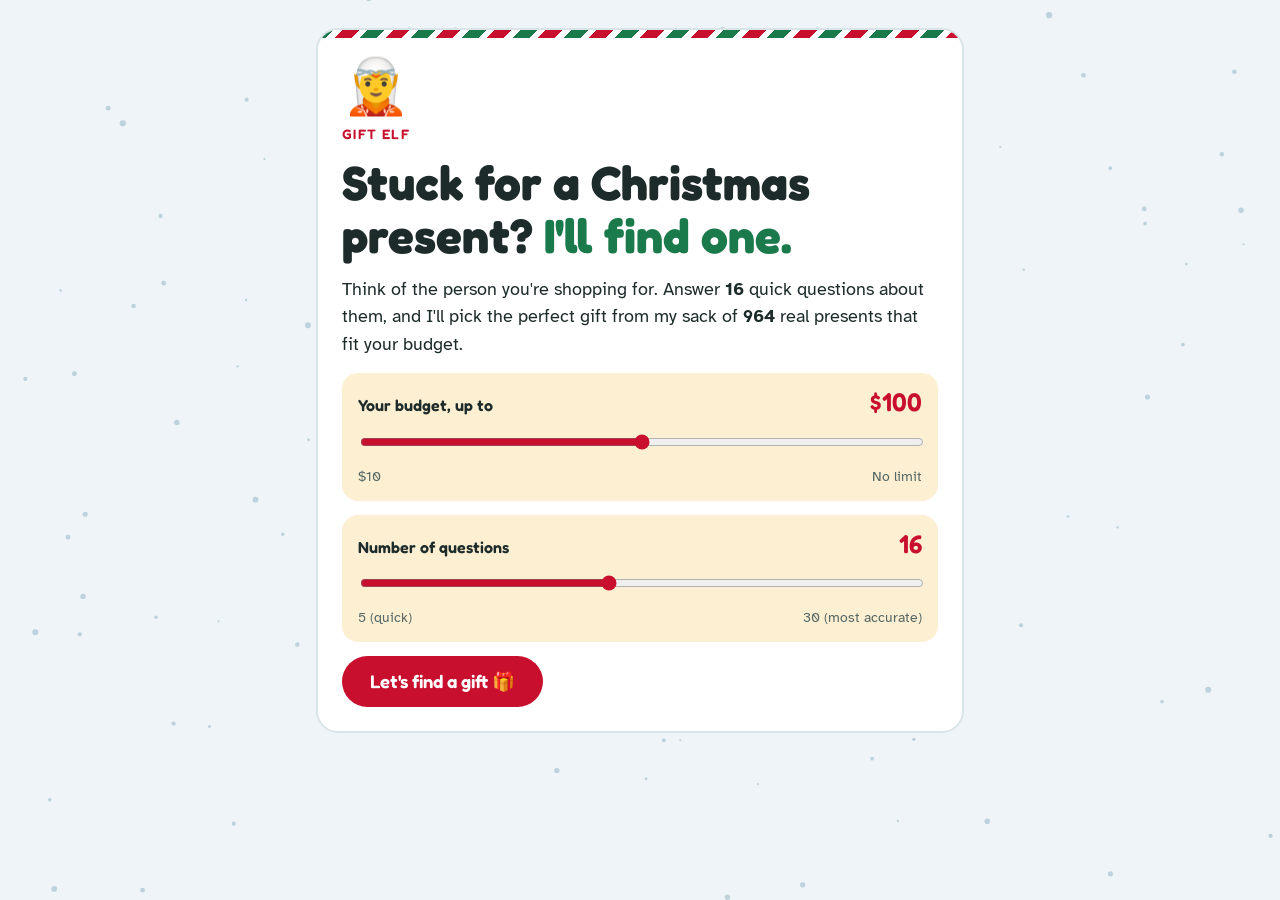
==== commit a6cf3115: "Gift Elf: 1,250 specific gifts and a 5-30 question slider (16 by default) Co-Authored-By: Claude Opu" ====
--- a/index.html
+++ b/index.html
@@ -19,11 +19,16 @@
       <p class="elf-big" aria-hidden="true">🧝</p>
       <p class="eyebrow">Gift Elf</p>
       <h1>Stuck for a Christmas present? <span class="hl">I'll find one.</span></h1>
-      <p class="lead">Think of the person you're shopping for. Answer 10 quick questions about them, and I'll pick the perfect gift from my sack of <strong id="giftTotal">279</strong> real presents that fit your budget.</p>
+      <p class="lead">Think of the person you're shopping for. Answer <strong id="qTotal">16</strong> quick questions about them, and I'll pick the perfect gift from my sack of <strong id="giftTotal">279</strong> real presents that fit your budget.</p>
       <label class="budget" for="budget">
         <span class="budget-top"><span>Your budget, up to</span><output id="budgetOut" for="budget">$100</output></span>
         <input type="range" id="budget" min="0" max="18" step="1" value="9">
         <span class="budget-ends" aria-hidden="true"><span>$10</span><span>No limit</span></span>
+      </label>
+      <label class="budget" for="qSlider">
+        <span class="budget-top"><span>Number of questions</span><output id="qOut" for="qSlider">16</output></span>
+        <input type="range" id="qSlider" min="5" max="30" step="1" value="16">
+        <span class="budget-ends" aria-hidden="true"><span>5 (quick)</span><span>30 (most accurate)</span></span>
       </label>
       <button class="btn btn-go" id="startBtn" type="button">Let's find a gift 🎁</button>
     </div>
@@ -32,7 +37,7 @@
   <!-- QUESTIONS -->
   <section id="quiz" class="screen" hidden>
     <div class="quiz-top">
-      <span class="q-count" id="qCount">Question 1 of 10</span>
+      <span class="q-count" id="qCount">Question 1 of 16</span>
       <ol class="baubles" id="baubles" aria-hidden="true"></ol>
     </div>
 
